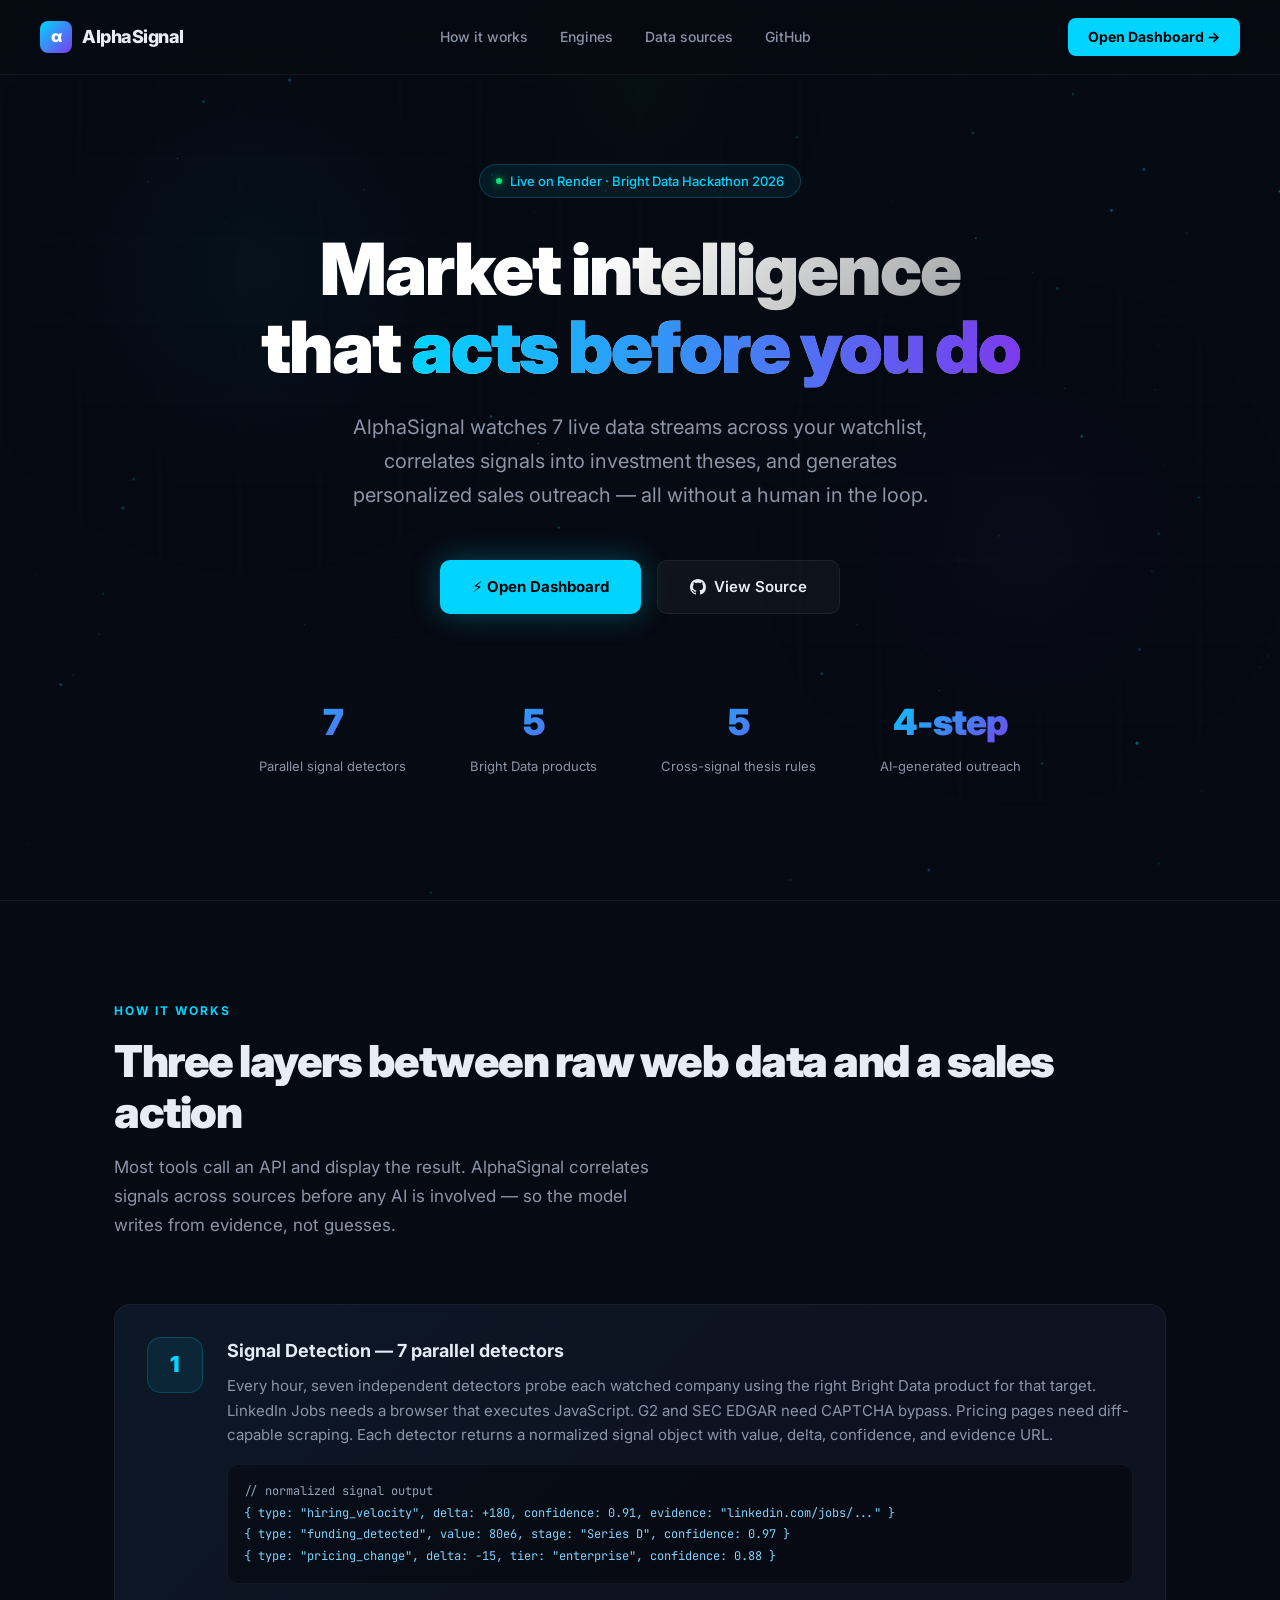
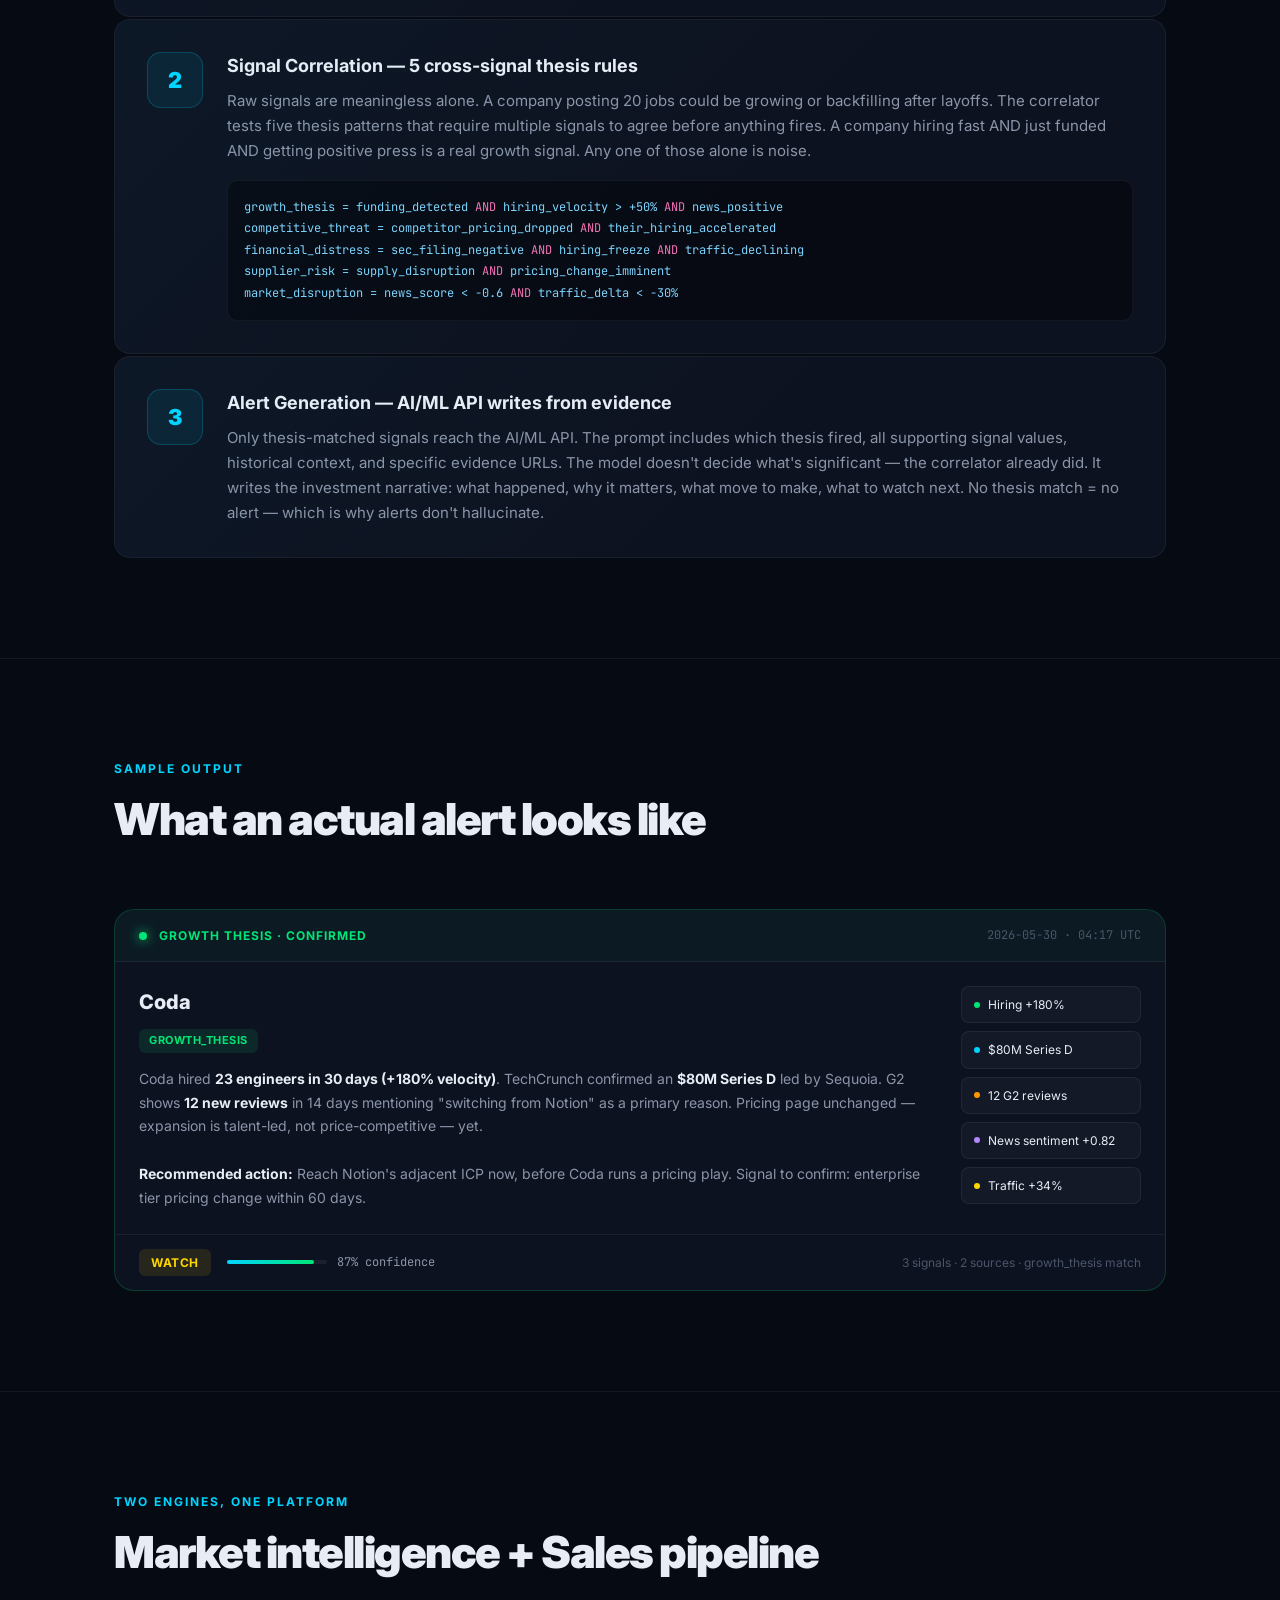
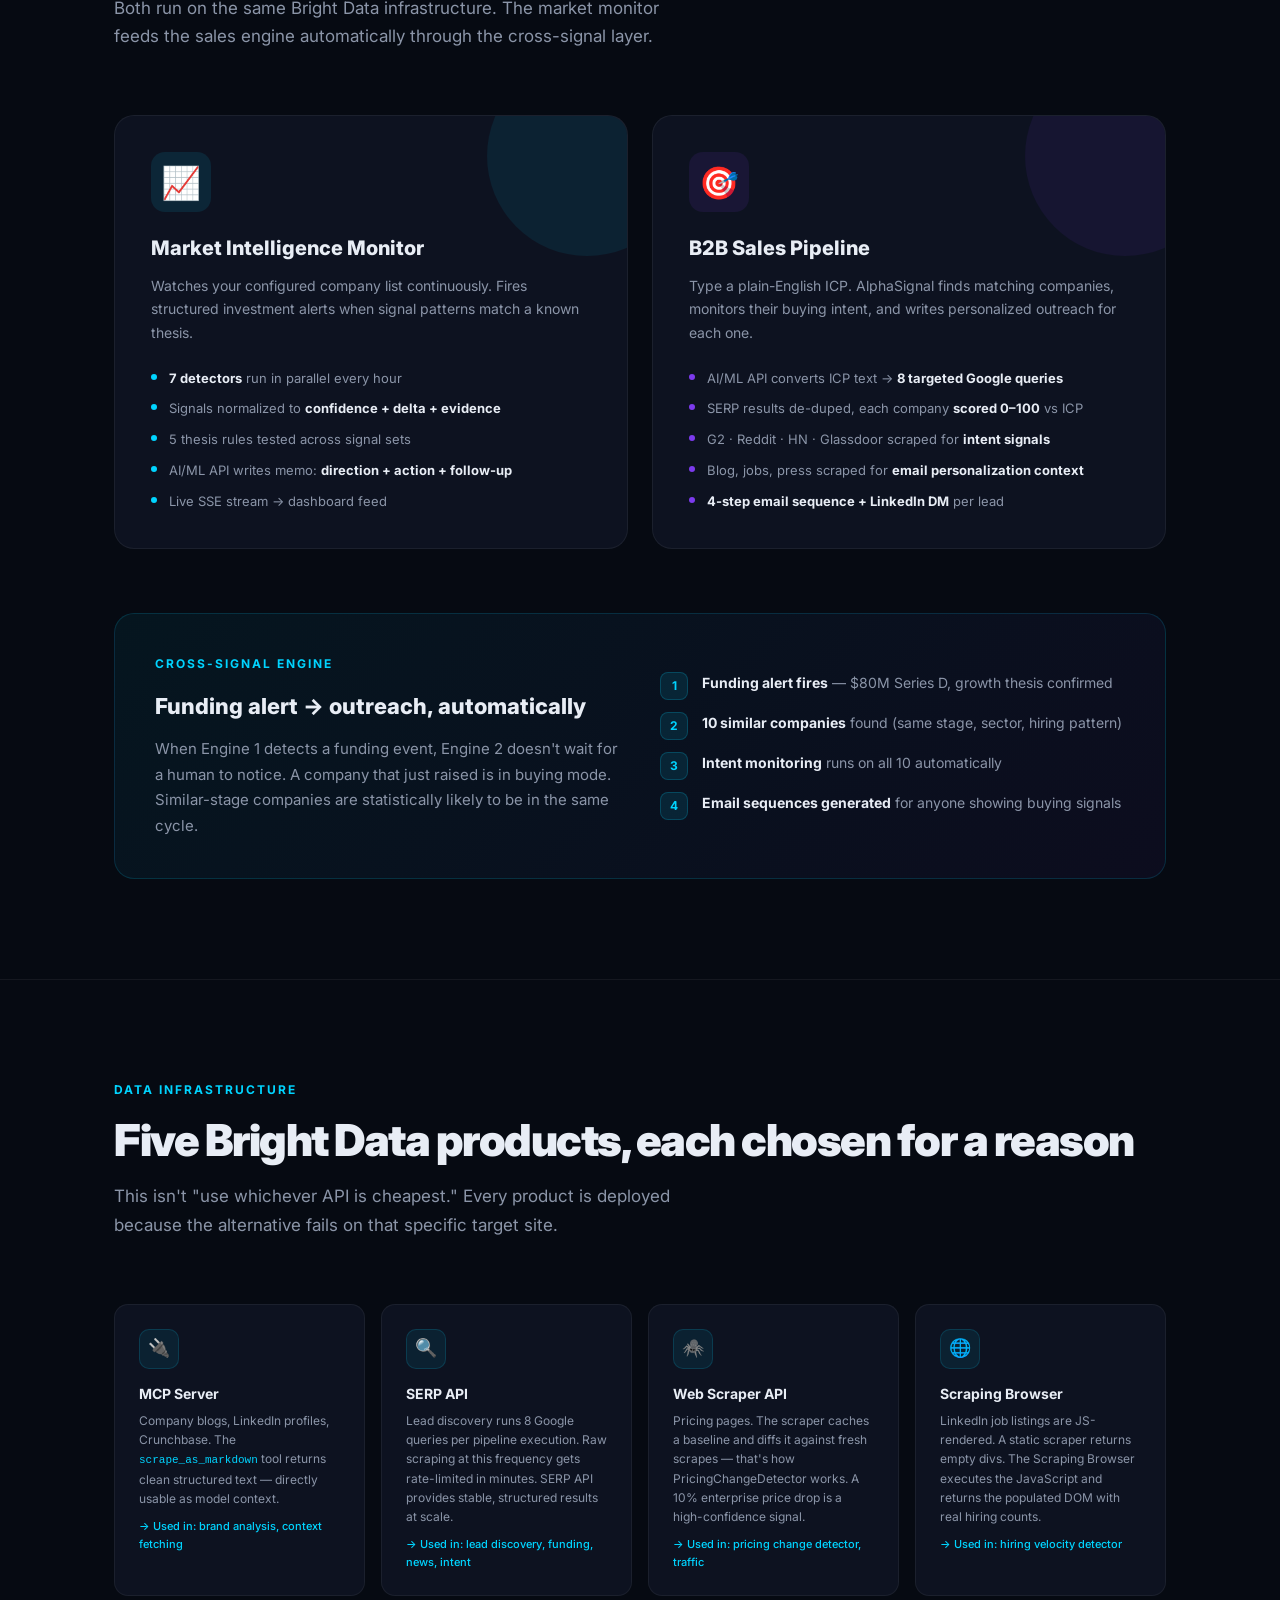
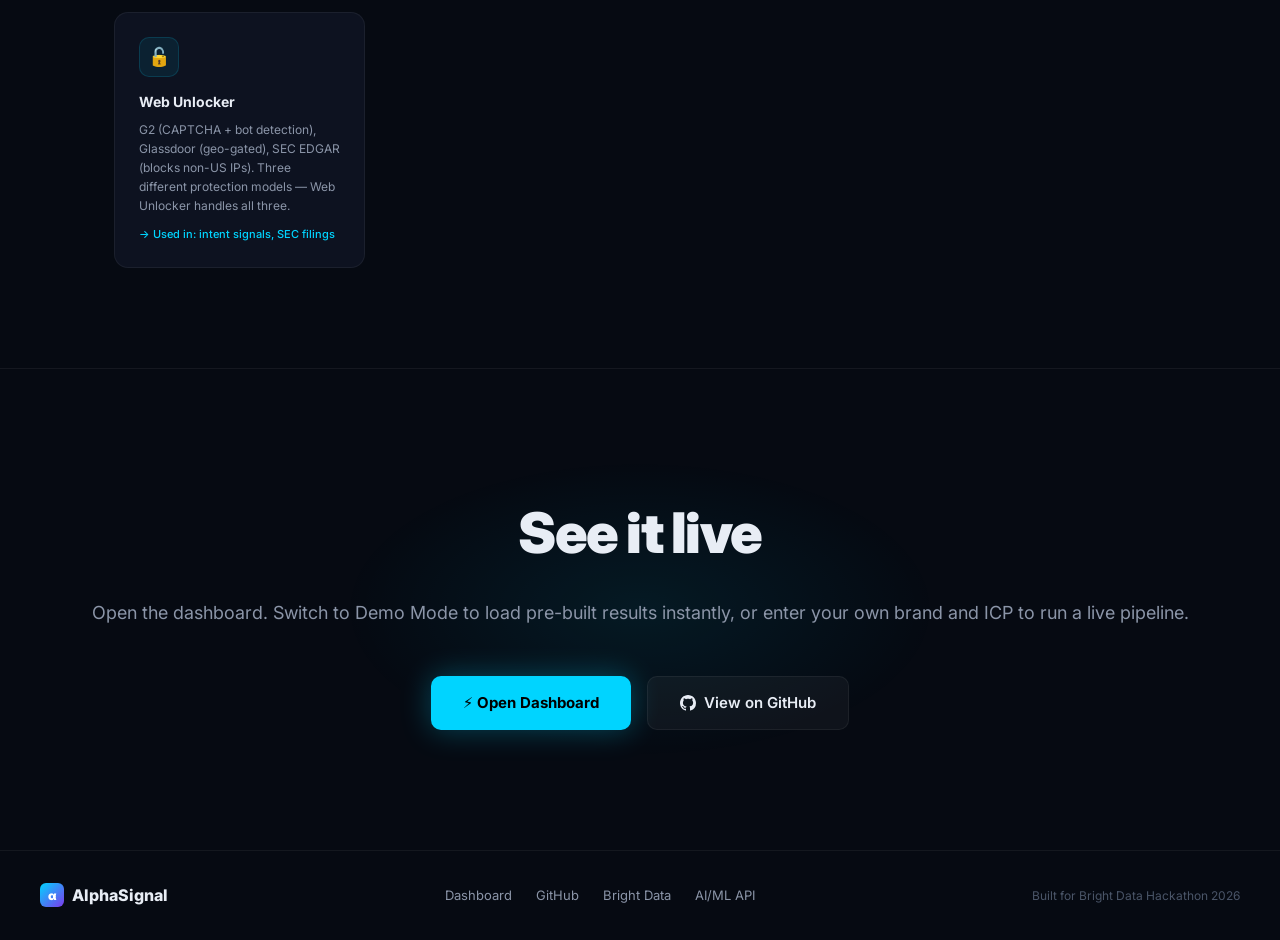
==== src/dashboard/static/landing.html @ 69dae7bd "feat(landing): add professional landing page at /, move dashboard to /app" ====
<!DOCTYPE html>
<html lang="en">
<head>
<meta charset="UTF-8"/>
<meta name="viewport" content="width=device-width, initial-scale=1.0"/>
<title>AlphaSignal — Autonomous Market Intelligence</title>
<meta name="description" content="AlphaSignal watches competitors, detects buying signals across 7 data streams, and generates personalized outreach — autonomously."/>
<link rel="preconnect" href="https://fonts.googleapis.com"/>
<link rel="preconnect" href="https://fonts.gstatic.com" crossorigin/>
<link href="https://fonts.googleapis.com/css2?family=Inter:wght@300;400;500;600;700;800;900&family=JetBrains+Mono:wght@400;500&display=swap" rel="stylesheet"/>
<style>
:root {
  --bg:        #060a12;
  --bg-card:   #0d1220;
  --bg-card2:  #111827;
  --border:    rgba(255,255,255,0.06);
  --accent:    #00d4ff;
  --accent2:   #7c3aed;
  --green:     #00e676;
  --orange:    #ff9800;
  --red:       #ff4d6d;
  --yellow:    #ffd600;
  --text:      #e8edf5;
  --muted:     #8b95a8;
  --dimmer:    #4a5568;
  --sans:      'Inter', system-ui, sans-serif;
  --mono:      'JetBrains Mono', monospace;
}
*, *::before, *::after { box-sizing: border-box; margin: 0; padding: 0; }
html { scroll-behavior: smooth; }
body {
  background: var(--bg);
  color: var(--text);
  font-family: var(--sans);
  line-height: 1.6;
  overflow-x: hidden;
}
a { color: inherit; text-decoration: none; }

/* ── Canvas background ─────────────────────────────────────────────────────── */
#bg-canvas {
  position: fixed; inset: 0; z-index: 0; pointer-events: none;
}

/* ── Layout ────────────────────────────────────────────────────────────────── */
.container { max-width: 1100px; margin: 0 auto; padding: 0 24px; position: relative; z-index: 1; }

/* ── Nav ───────────────────────────────────────────────────────────────────── */
nav {
  position: fixed; top: 0; left: 0; right: 0; z-index: 100;
  padding: 18px 40px;
  display: flex; align-items: center; justify-content: space-between;
  background: rgba(6,10,18,0.7);
  backdrop-filter: blur(20px);
  border-bottom: 1px solid var(--border);
}
.nav-logo {
  display: flex; align-items: center; gap: 10px;
  font-weight: 800; font-size: 18px; letter-spacing: -0.5px;
}
.nav-logo-mark {
  width: 32px; height: 32px; border-radius: 8px;
  background: linear-gradient(135deg, var(--accent), var(--accent2));
  display: flex; align-items: center; justify-content: center;
  font-weight: 900; font-size: 16px; color: #fff;
}
.nav-links { display: flex; gap: 32px; align-items: center; }
.nav-links a { color: var(--muted); font-size: 14px; font-weight: 500; transition: color .2s; }
.nav-links a:hover { color: var(--text); }
.nav-cta {
  background: var(--accent); color: #000; font-weight: 700;
  padding: 8px 20px; border-radius: 8px; font-size: 14px;
  transition: opacity .2s;
}
.nav-cta:hover { opacity: .85; }

/* ── Hero ──────────────────────────────────────────────────────────────────── */
.hero {
  min-height: 100vh;
  display: flex; flex-direction: column; align-items: center;
  justify-content: center; text-align: center;
  padding: 120px 24px 80px;
  position: relative; z-index: 1;
}
.hero-badge {
  display: inline-flex; align-items: center; gap: 8px;
  background: rgba(0,212,255,0.08);
  border: 1px solid rgba(0,212,255,0.2);
  border-radius: 100px; padding: 6px 16px;
  font-size: 13px; font-weight: 500; color: var(--accent);
  margin-bottom: 32px;
}
.hero-badge-dot {
  width: 6px; height: 6px; border-radius: 50%; background: var(--green);
  box-shadow: 0 0 8px var(--green);
  animation: pulse-dot 2s ease-in-out infinite;
}
@keyframes pulse-dot {
  0%, 100% { opacity: 1; transform: scale(1); }
  50%       { opacity: .6; transform: scale(1.4); }
}
.hero h1 {
  font-size: clamp(40px, 6vw, 72px);
  font-weight: 900;
  letter-spacing: -2px;
  line-height: 1.08;
  margin-bottom: 24px;
  background: linear-gradient(135deg, #fff 40%, rgba(255,255,255,0.5));
  -webkit-background-clip: text; -webkit-text-fill-color: transparent;
  background-clip: text;
}
.hero h1 span {
  background: linear-gradient(90deg, var(--accent), var(--accent2));
  -webkit-background-clip: text; -webkit-text-fill-color: transparent;
  background-clip: text;
}
.hero-sub {
  font-size: clamp(16px, 2vw, 20px); color: var(--muted);
  max-width: 600px; margin: 0 auto 48px;
  font-weight: 400; line-height: 1.7;
}
.hero-actions { display: flex; gap: 16px; justify-content: center; flex-wrap: wrap; }
.btn-primary {
  background: var(--accent); color: #000; font-weight: 700;
  padding: 14px 32px; border-radius: 10px; font-size: 15px;
  display: flex; align-items: center; gap: 8px;
  transition: transform .2s, box-shadow .2s;
  box-shadow: 0 0 30px rgba(0,212,255,0.3);
}
.btn-primary:hover { transform: translateY(-2px); box-shadow: 0 0 50px rgba(0,212,255,0.4); }
.btn-secondary {
  background: rgba(255,255,255,0.04);
  border: 1px solid var(--border);
  color: var(--text); font-weight: 600;
  padding: 14px 32px; border-radius: 10px; font-size: 15px;
  display: flex; align-items: center; gap: 8px;
  transition: background .2s, border-color .2s;
}
.btn-secondary:hover { background: rgba(255,255,255,0.08); border-color: rgba(255,255,255,0.12); }

/* ── Stats bar ─────────────────────────────────────────────────────────────── */
.stats-bar {
  display: flex; justify-content: center; gap: 64px;
  margin-top: 80px; flex-wrap: wrap; position: relative; z-index: 1;
}
.stat { text-align: center; }
.stat-val {
  font-size: 36px; font-weight: 900; letter-spacing: -1px;
  background: linear-gradient(135deg, var(--accent), var(--accent2));
  -webkit-background-clip: text; -webkit-text-fill-color: transparent;
  background-clip: text;
}
.stat-label { font-size: 13px; color: var(--muted); margin-top: 4px; }

/* ── Section ───────────────────────────────────────────────────────────────── */
section { padding: 100px 0; position: relative; z-index: 1; }
.section-label {
  font-size: 12px; font-weight: 700; letter-spacing: 2px;
  color: var(--accent); text-transform: uppercase; margin-bottom: 16px;
}
.section-title {
  font-size: clamp(28px, 4vw, 44px); font-weight: 900;
  letter-spacing: -1.5px; line-height: 1.15; margin-bottom: 16px;
}
.section-sub { font-size: 17px; color: var(--muted); max-width: 560px; line-height: 1.7; }

/* ── How it works ──────────────────────────────────────────────────────────── */
.layers { display: flex; flex-direction: column; gap: 2px; margin-top: 64px; }
.layer {
  display: grid; grid-template-columns: 56px 1fr; gap: 24px; align-items: start;
  padding: 32px; border-radius: 16px;
  border: 1px solid var(--border);
  background: var(--bg-card);
  transition: border-color .3s, background .3s;
  position: relative; overflow: hidden;
}
.layer::before {
  content: ''; position: absolute; inset: 0;
  background: linear-gradient(135deg, rgba(0,212,255,0.03) 0%, transparent 60%);
  pointer-events: none;
}
.layer:hover { border-color: rgba(0,212,255,0.2); background: #111d2e; }
.layer-num {
  width: 56px; height: 56px; border-radius: 14px;
  background: rgba(0,212,255,0.08); border: 1px solid rgba(0,212,255,0.2);
  display: flex; align-items: center; justify-content: center;
  font-size: 22px; font-weight: 900; color: var(--accent); flex-shrink: 0;
}
.layer-title { font-size: 18px; font-weight: 700; margin-bottom: 8px; }
.layer-desc { font-size: 15px; color: var(--muted); line-height: 1.65; }
.layer-code {
  margin-top: 16px; padding: 16px;
  background: rgba(0,0,0,0.4); border-radius: 10px;
  border: 1px solid rgba(255,255,255,0.05);
  font-family: var(--mono); font-size: 12px; color: #7dd3fc;
  line-height: 1.8;
}

/* ── Engines ───────────────────────────────────────────────────────────────── */
.engines-grid { display: grid; grid-template-columns: 1fr 1fr; gap: 24px; margin-top: 64px; }
@media (max-width: 720px) { .engines-grid { grid-template-columns: 1fr; } }
.engine-card {
  padding: 36px; border-radius: 20px; border: 1px solid var(--border);
  background: var(--bg-card); position: relative; overflow: hidden;
}
.engine-card::after {
  content: ''; position: absolute; top: -60px; right: -60px;
  width: 200px; height: 200px; border-radius: 50%;
  pointer-events: none; opacity: .08;
}
.engine-card.monitor::after { background: var(--accent); }
.engine-card.sales::after   { background: var(--accent2); }
.engine-icon {
  font-size: 32px; margin-bottom: 20px;
  width: 60px; height: 60px; border-radius: 14px;
  display: flex; align-items: center; justify-content: center;
}
.engine-card.monitor .engine-icon { background: rgba(0,212,255,0.1); }
.engine-card.sales   .engine-icon { background: rgba(124,58,237,0.1); }
.engine-title { font-size: 20px; font-weight: 800; margin-bottom: 10px; }
.engine-sub { font-size: 14px; color: var(--muted); line-height: 1.65; margin-bottom: 24px; }
.engine-steps { display: flex; flex-direction: column; gap: 10px; }
.engine-step {
  display: flex; align-items: flex-start; gap: 12px;
  font-size: 13px; color: var(--muted);
}
.engine-step-dot {
  width: 6px; height: 6px; border-radius: 50%; margin-top: 6px; flex-shrink: 0;
}
.monitor .engine-step-dot { background: var(--accent); }
.sales   .engine-step-dot { background: var(--accent2); }
.engine-step strong { color: var(--text); }

/* ── Alert card mockup ─────────────────────────────────────────────────────── */
.alert-demo {
  margin-top: 64px;
  background: var(--bg-card); border: 1px solid rgba(0,230,118,0.2);
  border-radius: 20px; overflow: hidden;
}
.alert-demo-header {
  padding: 16px 24px;
  display: flex; align-items: center; gap: 12px;
  border-bottom: 1px solid var(--border);
  background: rgba(0,230,118,0.04);
}
.alert-demo-dot {
  width: 8px; height: 8px; border-radius: 50%; background: var(--green);
  box-shadow: 0 0 12px var(--green); animation: pulse-dot 2s infinite;
}
.alert-demo-label { font-size: 12px; font-weight: 700; color: var(--green); letter-spacing: 1px; }
.alert-demo-ts { font-size: 12px; color: var(--dimmer); margin-left: auto; font-family: var(--mono); }
.alert-demo-body { padding: 24px; display: grid; grid-template-columns: 1fr auto; gap: 24px; }
@media (max-width: 600px) { .alert-demo-body { grid-template-columns: 1fr; } }
.alert-demo-company { font-size: 20px; font-weight: 800; margin-bottom: 8px; }
.alert-demo-thesis {
  display: inline-block; padding: 3px 10px; border-radius: 6px; font-size: 11px;
  font-weight: 700; letter-spacing: .5px; text-transform: uppercase;
  background: rgba(0,230,118,0.1); color: var(--green); margin-bottom: 14px;
}
.alert-demo-text { font-size: 14px; color: var(--muted); line-height: 1.7; }
.alert-demo-text strong { color: var(--text); }
.alert-demo-signals { display: flex; flex-direction: column; gap: 8px; min-width: 180px; }
.signal-pill {
  display: flex; align-items: center; gap: 8px;
  padding: 8px 12px; border-radius: 8px; font-size: 12px;
  background: rgba(255,255,255,0.03); border: 1px solid var(--border);
}
.signal-pill-dot { width: 6px; height: 6px; border-radius: 50%; flex-shrink: 0; }
.alert-demo-footer {
  padding: 14px 24px; border-top: 1px solid var(--border);
  display: flex; align-items: center; gap: 16px; flex-wrap: wrap;
}
.direction-badge {
  padding: 4px 12px; border-radius: 6px; font-size: 12px; font-weight: 700;
  letter-spacing: .5px;
}
.direction-watch { background: rgba(255,214,0,0.1); color: var(--yellow); }
.conf-bar-wrap { display: flex; align-items: center; gap: 10px; }
.conf-bar-track { width: 100px; height: 4px; background: rgba(255,255,255,0.06); border-radius: 4px; }
.conf-bar-fill  { height: 100%; border-radius: 4px; background: linear-gradient(90deg, var(--accent), var(--green)); }
.conf-label { font-size: 12px; color: var(--muted); font-family: var(--mono); }

/* ── BD Products ───────────────────────────────────────────────────────────── */
.bd-grid { display: grid; grid-template-columns: repeat(auto-fit, minmax(200px, 1fr)); gap: 16px; margin-top: 64px; }
.bd-card {
  padding: 24px; border-radius: 14px; border: 1px solid var(--border);
  background: var(--bg-card);
  transition: border-color .3s, transform .2s;
}
.bd-card:hover { border-color: rgba(0,212,255,0.25); transform: translateY(-2px); }
.bd-card-icon {
  width: 40px; height: 40px; border-radius: 10px;
  background: rgba(0,212,255,0.08); border: 1px solid rgba(0,212,255,0.15);
  display: flex; align-items: center; justify-content: center;
  font-size: 18px; margin-bottom: 14px;
}
.bd-card-name { font-size: 14px; font-weight: 700; margin-bottom: 6px; }
.bd-card-desc { font-size: 12px; color: var(--muted); line-height: 1.6; }
.bd-card-why  { font-size: 11px; color: var(--accent); margin-top: 10px; font-weight: 500; }

/* ── Flow diagram ──────────────────────────────────────────────────────────── */
.flow { margin-top: 64px; }
.flow-row {
  display: flex; align-items: stretch; gap: 0;
  margin-bottom: 2px;
}
.flow-node {
  flex: 1; padding: 20px 16px; border-radius: 12px;
  border: 1px solid var(--border); background: var(--bg-card);
  text-align: center; font-size: 13px; font-weight: 600;
  position: relative;
}
.flow-node.accent   { border-color: rgba(0,212,255,0.3); background: rgba(0,212,255,0.06); color: var(--accent); }
.flow-node.purple   { border-color: rgba(124,58,237,0.3); background: rgba(124,58,237,0.06); color: #c4b5fd; }
.flow-node.green    { border-color: rgba(0,230,118,0.3); background: rgba(0,230,118,0.06); color: var(--green); }
.flow-node.orange   { border-color: rgba(255,152,0,0.3); background: rgba(255,152,0,0.06); color: var(--orange); }
.flow-arrow {
  width: 40px; display: flex; align-items: center; justify-content: center;
  color: var(--dimmer); font-size: 18px; flex-shrink: 0;
}
.flow-down {
  display: flex; justify-content: center; margin: 4px 0;
  color: var(--dimmer); font-size: 18px;
}
.flow-label { font-size: 10px; color: var(--dimmer); margin-top: 4px; font-family: var(--mono); }

/* ── Cross-signal ──────────────────────────────────────────────────────────── */
.cross-card {
  margin-top: 64px; padding: 40px; border-radius: 20px;
  background: linear-gradient(135deg, rgba(0,212,255,0.06), rgba(124,58,237,0.06));
  border: 1px solid rgba(0,212,255,0.15);
  display: grid; grid-template-columns: 1fr 1fr; gap: 40px; align-items: center;
}
@media (max-width: 720px) { .cross-card { grid-template-columns: 1fr; } }
.cross-title { font-size: 22px; font-weight: 800; margin-bottom: 12px; }
.cross-desc { font-size: 15px; color: var(--muted); line-height: 1.7; }
.cross-steps { display: flex; flex-direction: column; gap: 12px; }
.cross-step { display: flex; align-items: flex-start; gap: 14px; }
.cross-step-num {
  width: 28px; height: 28px; border-radius: 8px; flex-shrink: 0;
  background: rgba(0,212,255,0.1); border: 1px solid rgba(0,212,255,0.2);
  display: flex; align-items: center; justify-content: center;
  font-size: 12px; font-weight: 700; color: var(--accent);
}
.cross-step-text { font-size: 14px; color: var(--muted); line-height: 1.6; }
.cross-step-text strong { color: var(--text); }

/* ── CTA ───────────────────────────────────────────────────────────────────── */
.cta-section {
  text-align: center; padding: 120px 24px;
  position: relative; z-index: 1;
}
.cta-glow {
  position: absolute; top: 50%; left: 50%; transform: translate(-50%,-50%);
  width: 600px; height: 300px; border-radius: 50%;
  background: radial-gradient(ellipse, rgba(0,212,255,0.08) 0%, transparent 70%);
  pointer-events: none;
}
.cta-title {
  font-size: clamp(32px, 5vw, 56px); font-weight: 900; letter-spacing: -1.5px;
  margin-bottom: 20px; position: relative;
}
.cta-sub { font-size: 18px; color: var(--muted); margin-bottom: 48px; position: relative; }
.cta-actions { display: flex; gap: 16px; justify-content: center; flex-wrap: wrap; position: relative; }

/* ── Footer ────────────────────────────────────────────────────────────────── */
footer {
  border-top: 1px solid var(--border);
  padding: 32px 40px;
  display: flex; align-items: center; justify-content: space-between; flex-wrap: wrap; gap: 16px;
  position: relative; z-index: 1;
}
.footer-logo { font-weight: 800; font-size: 16px; display: flex; align-items: center; gap: 8px; }
.footer-mark {
  width: 24px; height: 24px; border-radius: 6px;
  background: linear-gradient(135deg, var(--accent), var(--accent2));
  display: flex; align-items: center; justify-content: center;
  font-size: 12px; color: #fff; font-weight: 900;
}
.footer-links { display: flex; gap: 24px; }
.footer-links a { font-size: 13px; color: var(--muted); transition: color .2s; }
.footer-links a:hover { color: var(--text); }
.footer-copy { font-size: 12px; color: var(--dimmer); }

/* ── Divider ───────────────────────────────────────────────────────────────── */
.divider {
  border: none; border-top: 1px solid var(--border); margin: 0;
}

/* ── Scroll reveal ─────────────────────────────────────────────────────────── */
.reveal { opacity: 0; transform: translateY(24px); transition: opacity .6s ease, transform .6s ease; }
.reveal.visible { opacity: 1; transform: none; }
</style>
</head>
<body>

<canvas id="bg-canvas"></canvas>

<!-- ── NAV ──────────────────────────────────────────────────────────────────── -->
<nav>
  <div class="nav-logo">
    <div class="nav-logo-mark">α</div>
    AlphaSignal
  </div>
  <div class="nav-links">
    <a href="#how">How it works</a>
    <a href="#engines">Engines</a>
    <a href="#data">Data sources</a>
    <a href="https://github.com/RagavRida/alphasignal" target="_blank">GitHub</a>
  </div>
  <a href="/app" class="nav-cta">Open Dashboard →</a>
</nav>

<!-- ── HERO ─────────────────────────────────────────────────────────────────── -->
<div class="hero">
  <div class="hero-badge">
    <span class="hero-badge-dot"></span>
    Live on Render · Bright Data Hackathon 2026
  </div>
  <h1>Market intelligence<br/>that <span>acts before you do</span></h1>
  <p class="hero-sub">AlphaSignal watches 7 live data streams across your watchlist, correlates signals into investment theses, and generates personalized sales outreach — all without a human in the loop.</p>
  <div class="hero-actions">
    <a href="/app" class="btn-primary">⚡ Open Dashboard</a>
    <a href="https://github.com/RagavRida/alphasignal" target="_blank" class="btn-secondary">
      <svg width="16" height="16" viewBox="0 0 24 24" fill="currentColor"><path d="M12 0C5.37 0 0 5.37 0 12c0 5.31 3.435 9.795 8.205 11.385.6.105.825-.255.825-.57 0-.285-.015-1.23-.015-2.235-3.015.555-3.795-.735-4.035-1.41-.135-.345-.72-1.41-1.23-1.695-.42-.225-1.02-.78-.015-.795.945-.015 1.62.87 1.845 1.23 1.08 1.815 2.805 1.305 3.495.99.105-.78.42-1.305.765-1.605-2.67-.3-5.46-1.335-5.46-5.925 0-1.305.465-2.385 1.23-3.225-.12-.3-.54-1.53.12-3.18 0 0 1.005-.315 3.3 1.23.96-.27 1.98-.405 3-.405s2.04.135 3 .405c2.295-1.56 3.3-1.23 3.3-1.23.66 1.65.24 2.88.12 3.18.765.84 1.23 1.905 1.23 3.225 0 4.605-2.805 5.625-5.475 5.925.435.375.81 1.095.81 2.22 0 1.605-.015 2.895-.015 3.3 0 .315.225.69.825.57A12.02 12.02 0 0 0 24 12c0-6.63-5.37-12-12-12z"/></svg>
      View Source
    </a>
  </div>

  <div class="stats-bar reveal">
    <div class="stat">
      <div class="stat-val">7</div>
      <div class="stat-label">Parallel signal detectors</div>
    </div>
    <div class="stat">
      <div class="stat-val">5</div>
      <div class="stat-label">Bright Data products</div>
    </div>
    <div class="stat">
      <div class="stat-val">5</div>
      <div class="stat-label">Cross-signal thesis rules</div>
    </div>
    <div class="stat">
      <div class="stat-val">4-step</div>
      <div class="stat-label">AI-generated outreach</div>
    </div>
  </div>
</div>

<hr class="divider"/>

<!-- ── HOW IT WORKS ──────────────────────────────────────────────────────────── -->
<section id="how">
  <div class="container">
    <div class="reveal">
      <div class="section-label">How it works</div>
      <h2 class="section-title">Three layers between raw web data and a sales action</h2>
      <p class="section-sub">Most tools call an API and display the result. AlphaSignal correlates signals across sources before any AI is involved — so the model writes from evidence, not guesses.</p>
    </div>

    <div class="layers reveal">
      <div class="layer">
        <div class="layer-num">1</div>
        <div>
          <div class="layer-title">Signal Detection — 7 parallel detectors</div>
          <div class="layer-desc">Every hour, seven independent detectors probe each watched company using the right Bright Data product for that target. LinkedIn Jobs needs a browser that executes JavaScript. G2 and SEC EDGAR need CAPTCHA bypass. Pricing pages need diff-capable scraping. Each detector returns a normalized signal object with value, delta, confidence, and evidence URL.</div>
          <div class="layer-code">
            <span style="color:#94a3b8">// normalized signal output</span><br/>
            { type: "hiring_velocity", delta: +180, confidence: 0.91, evidence: "linkedin.com/jobs/..." }<br/>
            { type: "funding_detected", value: 80e6, stage: "Series D", confidence: 0.97 }<br/>
            { type: "pricing_change",  delta: -15, tier: "enterprise", confidence: 0.88 }
          </div>
        </div>
      </div>

      <div class="layer">
        <div class="layer-num">2</div>
        <div>
          <div class="layer-title">Signal Correlation — 5 cross-signal thesis rules</div>
          <div class="layer-desc">Raw signals are meaningless alone. A company posting 20 jobs could be growing or backfilling after layoffs. The correlator tests five thesis patterns that require multiple signals to agree before anything fires. A company hiring fast AND just funded AND getting positive press is a real growth signal. Any one of those alone is noise.</div>
          <div class="layer-code">
            growth_thesis      = funding_detected <span style="color:#f472b6">AND</span> hiring_velocity &gt; +50% <span style="color:#f472b6">AND</span> news_positive<br/>
            competitive_threat = competitor_pricing_dropped <span style="color:#f472b6">AND</span> their_hiring_accelerated<br/>
            financial_distress = sec_filing_negative <span style="color:#f472b6">AND</span> hiring_freeze <span style="color:#f472b6">AND</span> traffic_declining<br/>
            supplier_risk      = supply_disruption <span style="color:#f472b6">AND</span> pricing_change_imminent<br/>
            market_disruption  = news_score &lt; -0.6 <span style="color:#f472b6">AND</span> traffic_delta &lt; -30%
          </div>
        </div>
      </div>

      <div class="layer">
        <div class="layer-num">3</div>
        <div>
          <div class="layer-title">Alert Generation — AI/ML API writes from evidence</div>
          <div class="layer-desc">Only thesis-matched signals reach the AI/ML API. The prompt includes which thesis fired, all supporting signal values, historical context, and specific evidence URLs. The model doesn't decide what's significant — the correlator already did. It writes the investment narrative: what happened, why it matters, what move to make, what to watch next. No thesis match = no alert — which is why alerts don't hallucinate.</div>
        </div>
      </div>
    </div>
  </div>
</section>

<hr class="divider"/>

<!-- ── LIVE ALERT MOCKUP ──────────────────────────────────────────────────────── -->
<section>
  <div class="container">
    <div class="reveal">
      <div class="section-label">Sample output</div>
      <h2 class="section-title">What an actual alert looks like</h2>
    </div>
    <div class="alert-demo reveal">
      <div class="alert-demo-header">
        <div class="alert-demo-dot"></div>
        <div class="alert-demo-label">GROWTH THESIS · CONFIRMED</div>
        <div class="alert-demo-ts">2026-05-30 · 04:17 UTC</div>
      </div>
      <div class="alert-demo-body">
        <div>
          <div class="alert-demo-company">Coda</div>
          <div class="alert-demo-thesis">growth_thesis</div>
          <div class="alert-demo-text">
            Coda hired <strong>23 engineers in 30 days (+180% velocity)</strong>. TechCrunch confirmed an <strong>$80M Series D</strong> led by Sequoia. G2 shows <strong>12 new reviews</strong> in 14 days mentioning "switching from Notion" as a primary reason. Pricing page unchanged — expansion is talent-led, not price-competitive — yet.
            <br/><br/>
            <strong>Recommended action:</strong> Reach Notion's adjacent ICP now, before Coda runs a pricing play. Signal to confirm: enterprise tier pricing change within 60 days.
          </div>
        </div>
        <div class="alert-demo-signals">
          <div class="signal-pill"><div class="signal-pill-dot" style="background:#00e676"></div>Hiring +180%</div>
          <div class="signal-pill"><div class="signal-pill-dot" style="background:#00d4ff"></div>$80M Series D</div>
          <div class="signal-pill"><div class="signal-pill-dot" style="background:#ff9800"></div>12 G2 reviews</div>
          <div class="signal-pill"><div class="signal-pill-dot" style="background:#b388ff"></div>News sentiment +0.82</div>
          <div class="signal-pill"><div class="signal-pill-dot" style="background:#ffd600"></div>Traffic +34%</div>
        </div>
      </div>
      <div class="alert-demo-footer">
        <span class="direction-badge direction-watch">WATCH</span>
        <div class="conf-bar-wrap">
          <div class="conf-bar-track"><div class="conf-bar-fill" style="width:87%"></div></div>
          <span class="conf-label">87% confidence</span>
        </div>
        <span style="font-size:12px;color:var(--dimmer);margin-left:auto">3 signals · 2 sources · growth_thesis match</span>
      </div>
    </div>
  </div>
</section>

<hr class="divider"/>

<!-- ── ENGINES ───────────────────────────────────────────────────────────────── -->
<section id="engines">
  <div class="container">
    <div class="reveal">
      <div class="section-label">Two engines, one platform</div>
      <h2 class="section-title">Market intelligence + Sales pipeline</h2>
      <p class="section-sub">Both run on the same Bright Data infrastructure. The market monitor feeds the sales engine automatically through the cross-signal layer.</p>
    </div>
    <div class="engines-grid">
      <div class="engine-card monitor reveal">
        <div class="engine-icon">📈</div>
        <div class="engine-title">Market Intelligence Monitor</div>
        <div class="engine-sub">Watches your configured company list continuously. Fires structured investment alerts when signal patterns match a known thesis.</div>
        <div class="engine-steps">
          <div class="engine-step monitor"><div class="engine-step-dot"></div><div><strong>7 detectors</strong> run in parallel every hour</div></div>
          <div class="engine-step monitor"><div class="engine-step-dot"></div><div>Signals normalized to <strong>confidence + delta + evidence</strong></div></div>
          <div class="engine-step monitor"><div class="engine-step-dot"></div><div>5 thesis rules tested across signal sets</div></div>
          <div class="engine-step monitor"><div class="engine-step-dot"></div><div>AI/ML API writes memo: <strong>direction + action + follow-up</strong></div></div>
          <div class="engine-step monitor"><div class="engine-step-dot"></div><div>Live SSE stream → dashboard feed</div></div>
        </div>
      </div>
      <div class="engine-card sales reveal">
        <div class="engine-icon">🎯</div>
        <div class="engine-title">B2B Sales Pipeline</div>
        <div class="engine-sub">Type a plain-English ICP. AlphaSignal finds matching companies, monitors their buying intent, and writes personalized outreach for each one.</div>
        <div class="engine-steps">
          <div class="engine-step sales"><div class="engine-step-dot"></div><div>AI/ML API converts ICP text → <strong>8 targeted Google queries</strong></div></div>
          <div class="engine-step sales"><div class="engine-step-dot"></div><div>SERP results de-duped, each company <strong>scored 0–100</strong> vs ICP</div></div>
          <div class="engine-step sales"><div class="engine-step-dot"></div><div>G2 · Reddit · HN · Glassdoor scraped for <strong>intent signals</strong></div></div>
          <div class="engine-step sales"><div class="engine-step-dot"></div><div>Blog, jobs, press scraped for <strong>email personalization context</strong></div></div>
          <div class="engine-step sales"><div class="engine-step-dot"></div><div><strong>4-step email sequence + LinkedIn DM</strong> per lead</div></div>
        </div>
      </div>
    </div>

    <!-- Cross-signal -->
    <div class="cross-card reveal">
      <div>
        <div class="section-label">Cross-Signal Engine</div>
        <div class="cross-title">Funding alert → outreach, automatically</div>
        <div class="cross-desc">When Engine 1 detects a funding event, Engine 2 doesn't wait for a human to notice. A company that just raised is in buying mode. Similar-stage companies are statistically likely to be in the same cycle.</div>
      </div>
      <div class="cross-steps">
        <div class="cross-step">
          <div class="cross-step-num">1</div>
          <div class="cross-step-text"><strong>Funding alert fires</strong> — $80M Series D, growth thesis confirmed</div>
        </div>
        <div class="cross-step">
          <div class="cross-step-num">2</div>
          <div class="cross-step-text"><strong>10 similar companies</strong> found (same stage, sector, hiring pattern)</div>
        </div>
        <div class="cross-step">
          <div class="cross-step-num">3</div>
          <div class="cross-step-text"><strong>Intent monitoring</strong> runs on all 10 automatically</div>
        </div>
        <div class="cross-step">
          <div class="cross-step-num">4</div>
          <div class="cross-step-text"><strong>Email sequences generated</strong> for anyone showing buying signals</div>
        </div>
      </div>
    </div>
  </div>
</section>

<hr class="divider"/>

<!-- ── BRIGHT DATA ────────────────────────────────────────────────────────────── -->
<section id="data">
  <div class="container">
    <div class="reveal">
      <div class="section-label">Data infrastructure</div>
      <h2 class="section-title">Five Bright Data products, each chosen for a reason</h2>
      <p class="section-sub">This isn't "use whichever API is cheapest." Every product is deployed because the alternative fails on that specific target site.</p>
    </div>
    <div class="bd-grid">
      <div class="bd-card reveal">
        <div class="bd-card-icon">🔌</div>
        <div class="bd-card-name">MCP Server</div>
        <div class="bd-card-desc">Company blogs, LinkedIn profiles, Crunchbase. The <code style="font-size:11px;color:var(--accent)">scrape_as_markdown</code> tool returns clean structured text — directly usable as model context.</div>
        <div class="bd-card-why">→ Used in: brand analysis, context fetching</div>
      </div>
      <div class="bd-card reveal">
        <div class="bd-card-icon">🔍</div>
        <div class="bd-card-name">SERP API</div>
        <div class="bd-card-desc">Lead discovery runs 8 Google queries per pipeline execution. Raw scraping at this frequency gets rate-limited in minutes. SERP API provides stable, structured results at scale.</div>
        <div class="bd-card-why">→ Used in: lead discovery, funding, news, intent</div>
      </div>
      <div class="bd-card reveal">
        <div class="bd-card-icon">🕷️</div>
        <div class="bd-card-name">Web Scraper API</div>
        <div class="bd-card-desc">Pricing pages. The scraper caches a baseline and diffs it against fresh scrapes — that's how PricingChangeDetector works. A 10% enterprise price drop is a high-confidence signal.</div>
        <div class="bd-card-why">→ Used in: pricing change detector, traffic</div>
      </div>
      <div class="bd-card reveal">
        <div class="bd-card-icon">🌐</div>
        <div class="bd-card-name">Scraping Browser</div>
        <div class="bd-card-desc">LinkedIn job listings are JS-rendered. A static scraper returns empty divs. The Scraping Browser executes the JavaScript and returns the populated DOM with real hiring counts.</div>
        <div class="bd-card-why">→ Used in: hiring velocity detector</div>
      </div>
      <div class="bd-card reveal">
        <div class="bd-card-icon">🔓</div>
        <div class="bd-card-name">Web Unlocker</div>
        <div class="bd-card-desc">G2 (CAPTCHA + bot detection), Glassdoor (geo-gated), SEC EDGAR (blocks non-US IPs). Three different protection models — Web Unlocker handles all three.</div>
        <div class="bd-card-why">→ Used in: intent signals, SEC filings</div>
      </div>
    </div>
  </div>
</section>

<hr class="divider"/>

<!-- ── CTA ───────────────────────────────────────────────────────────────────── -->
<div class="cta-section">
  <div class="cta-glow"></div>
  <h2 class="cta-title">See it live</h2>
  <p class="cta-sub">Open the dashboard. Switch to Demo Mode to load pre-built results instantly, or enter your own brand and ICP to run a live pipeline.</p>
  <div class="cta-actions">
    <a href="/app" class="btn-primary">⚡ Open Dashboard</a>
    <a href="https://github.com/RagavRida/alphasignal" target="_blank" class="btn-secondary">
      <svg width="16" height="16" viewBox="0 0 24 24" fill="currentColor"><path d="M12 0C5.37 0 0 5.37 0 12c0 5.31 3.435 9.795 8.205 11.385.6.105.825-.255.825-.57 0-.285-.015-1.23-.015-2.235-3.015.555-3.795-.735-4.035-1.41-.135-.345-.72-1.41-1.23-1.695-.42-.225-1.02-.78-.015-.795.945-.015 1.62.87 1.845 1.23 1.08 1.815 2.805 1.305 3.495.99.105-.78.42-1.305.765-1.605-2.67-.3-5.46-1.335-5.46-5.925 0-1.305.465-2.385 1.23-3.225-.12-.3-.54-1.53.12-3.18 0 0 1.005-.315 3.3 1.23.96-.27 1.98-.405 3-.405s2.04.135 3 .405c2.295-1.56 3.3-1.23 3.3-1.23.66 1.65.24 2.88.12 3.18.765.84 1.23 1.905 1.23 3.225 0 4.605-2.805 5.625-5.475 5.925.435.375.81 1.095.81 2.22 0 1.605-.015 2.895-.015 3.3 0 .315.225.69.825.57A12.02 12.02 0 0 0 24 12c0-6.63-5.37-12-12-12z"/></svg>
      View on GitHub
    </a>
  </div>
</div>

<!-- ── FOOTER ────────────────────────────────────────────────────────────────── -->
<footer>
  <div class="footer-logo">
    <div class="footer-mark">α</div>
    AlphaSignal
  </div>
  <div class="footer-links">
    <a href="/app">Dashboard</a>
    <a href="https://github.com/RagavRida/alphasignal" target="_blank">GitHub</a>
    <a href="https://brightdata.com" target="_blank">Bright Data</a>
    <a href="https://aimlapi.com" target="_blank">AI/ML API</a>
  </div>
  <div class="footer-copy">Built for Bright Data Hackathon 2026</div>
</footer>

<script>
// ── Animated canvas background ──────────────────────────────────────────────
const canvas = document.getElementById('bg-canvas');
const ctx    = canvas.getContext('2d');
let W, H, particles = [];

function resize() {
  W = canvas.width  = window.innerWidth;
  H = canvas.height = window.innerHeight;
}
resize();
window.addEventListener('resize', resize);

function randomParticle() {
  return {
    x: Math.random() * W,
    y: Math.random() * H,
    r: Math.random() * 1.4 + 0.3,
    vx: (Math.random() - .5) * .25,
    vy: (Math.random() - .5) * .25,
    alpha: Math.random() * .4 + .05,
    pulse: Math.random() * Math.PI * 2,
  };
}

for (let i = 0; i < 90; i++) particles.push(randomParticle());

// Gradient orbs
const orbs = [
  { x: .2, y: .3, r: 320, color: 'rgba(0,212,255,0.045)' },
  { x: .8, y: .6, r: 280, color: 'rgba(124,58,237,0.04)' },
  { x: .5, y: .1, r: 200, color: 'rgba(0,230,118,0.025)' },
];

function draw() {
  ctx.clearRect(0, 0, W, H);

  // Orbs
  orbs.forEach(o => {
    const g = ctx.createRadialGradient(o.x*W, o.y*H, 0, o.x*W, o.y*H, o.r);
    g.addColorStop(0, o.color);
    g.addColorStop(1, 'transparent');
    ctx.fillStyle = g;
    ctx.beginPath();
    ctx.arc(o.x*W, o.y*H, o.r, 0, Math.PI*2);
    ctx.fill();
  });

  // Particles
  const tick = Date.now() * .001;
  particles.forEach(p => {
    p.x += p.vx; p.y += p.vy;
    if (p.x < 0) p.x = W; if (p.x > W) p.x = 0;
    if (p.y < 0) p.y = H; if (p.y > H) p.y = 0;
    p.pulse += .008;
    const a = p.alpha * (.7 + .3 * Math.sin(p.pulse));
    ctx.beginPath();
    ctx.arc(p.x, p.y, p.r, 0, Math.PI*2);
    ctx.fillStyle = `rgba(0,212,255,${a})`;
    ctx.fill();
  });

  // Grid lines
  ctx.strokeStyle = 'rgba(255,255,255,0.018)';
  ctx.lineWidth   = 1;
  const gs = 80;
  for (let x = 0; x < W; x += gs) {
    ctx.beginPath(); ctx.moveTo(x, 0); ctx.lineTo(x, H); ctx.stroke();
  }
  for (let y = 0; y < H; y += gs) {
    ctx.beginPath(); ctx.moveTo(0, y); ctx.lineTo(W, y); ctx.stroke();
  }

  requestAnimationFrame(draw);
}
draw();

// ── Scroll reveal ────────────────────────────────────────────────────────────
const observer = new IntersectionObserver(
  entries => entries.forEach(e => { if (e.isIntersecting) e.target.classList.add('visible'); }),
  { threshold: 0.12 }
);
document.querySelectorAll('.reveal').forEach(el => observer.observe(el));
</script>
</body>
</html>
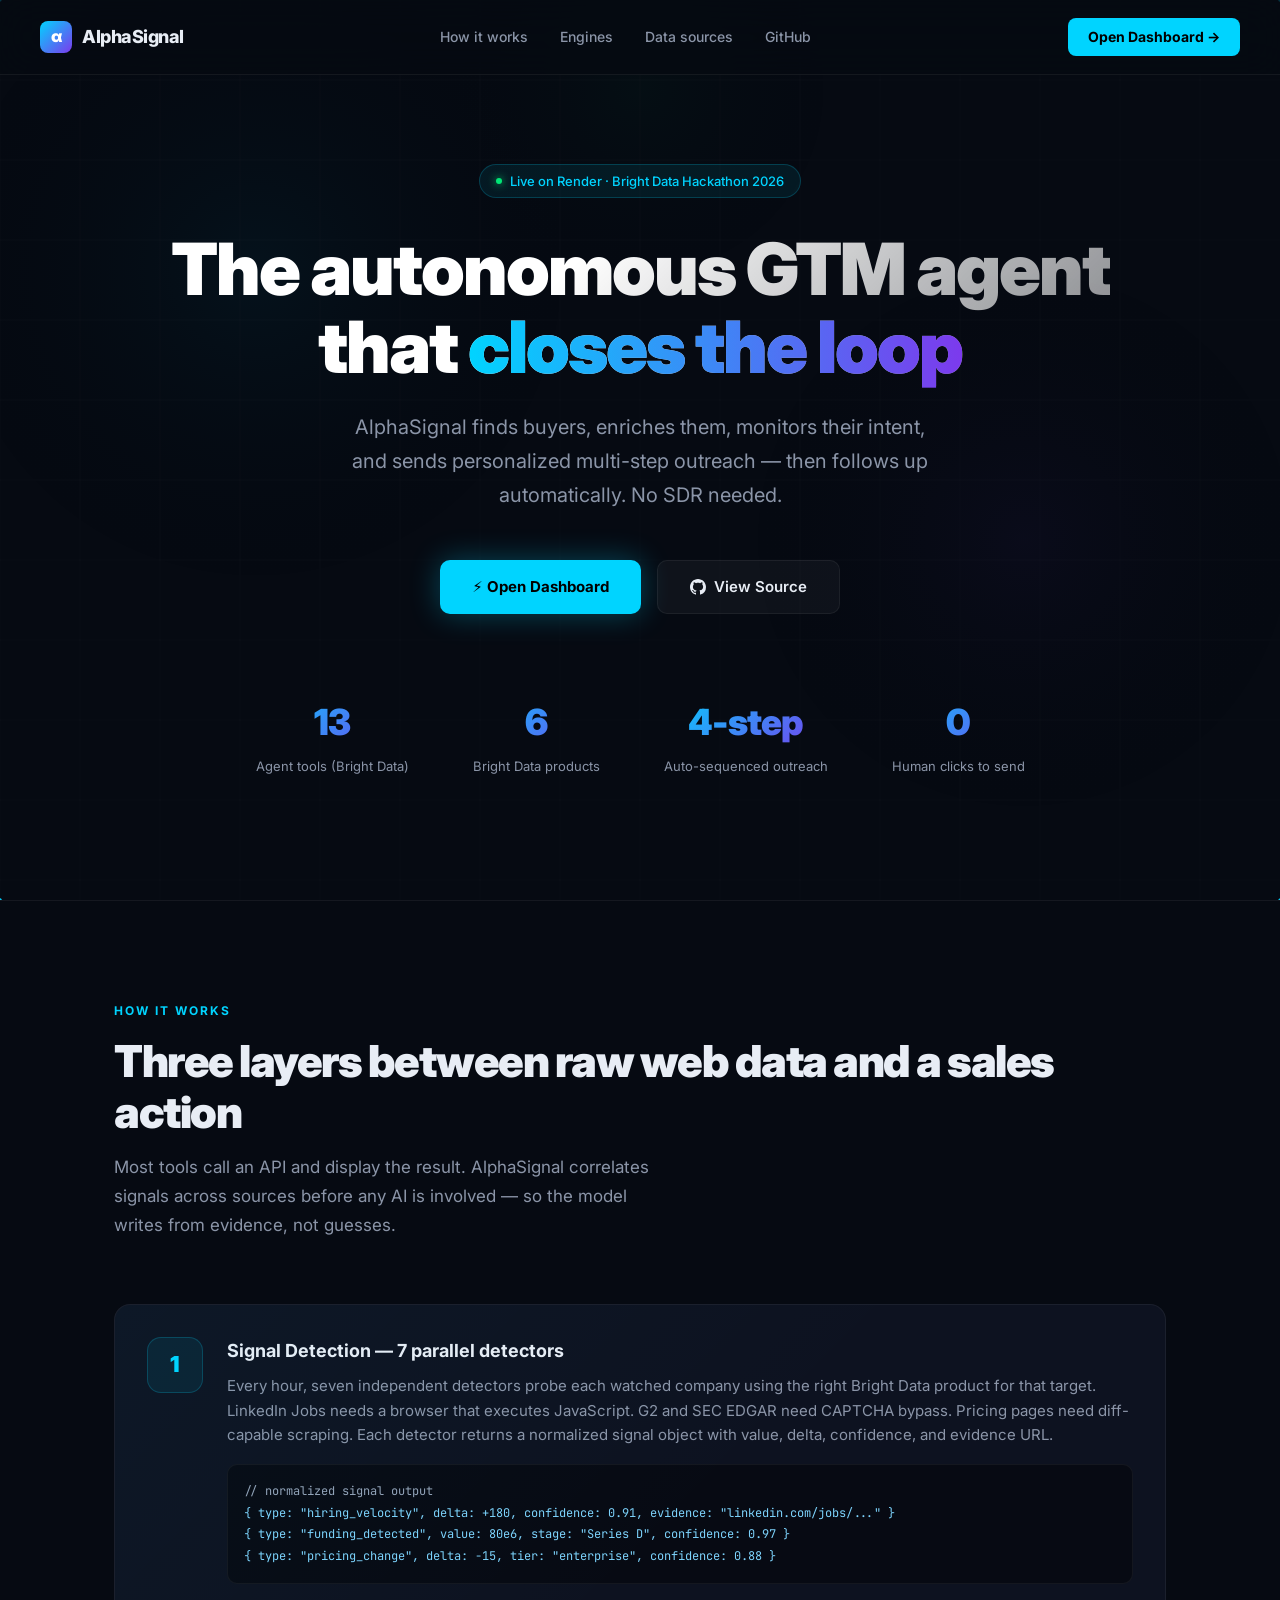
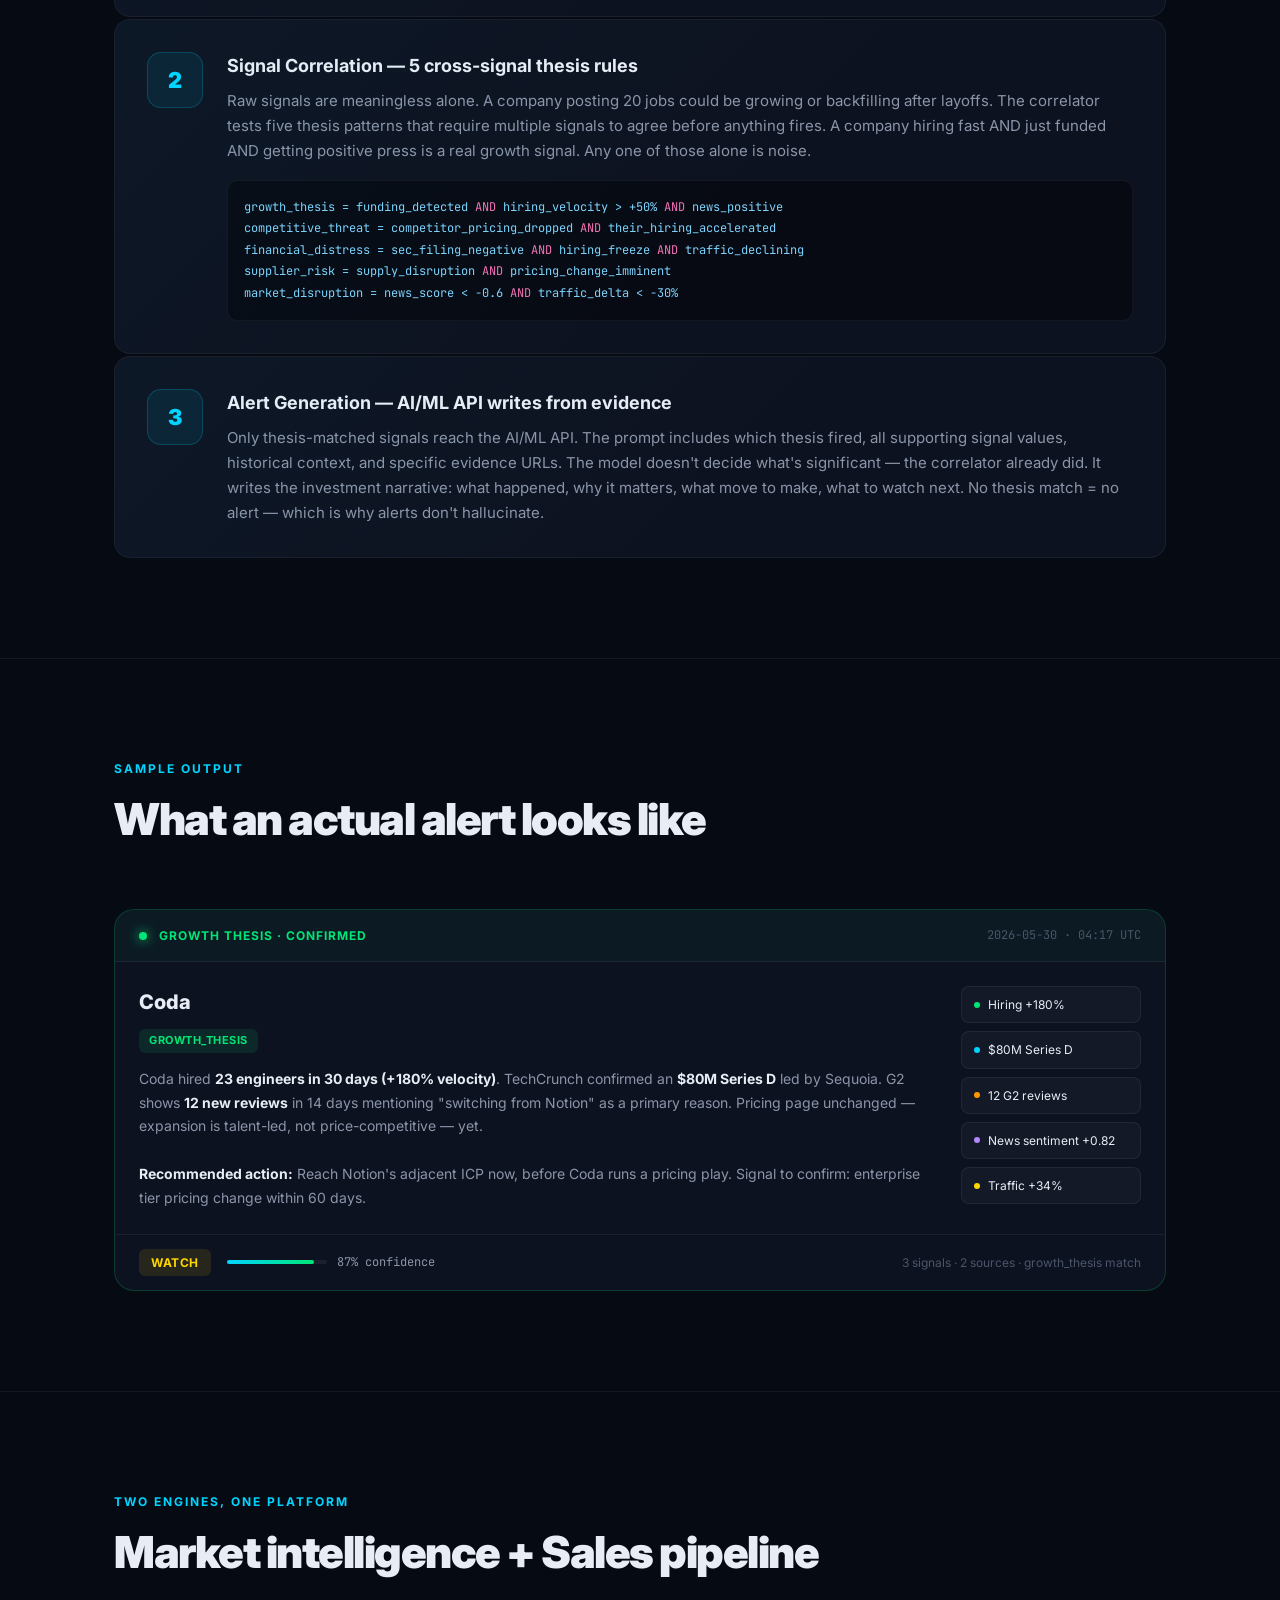
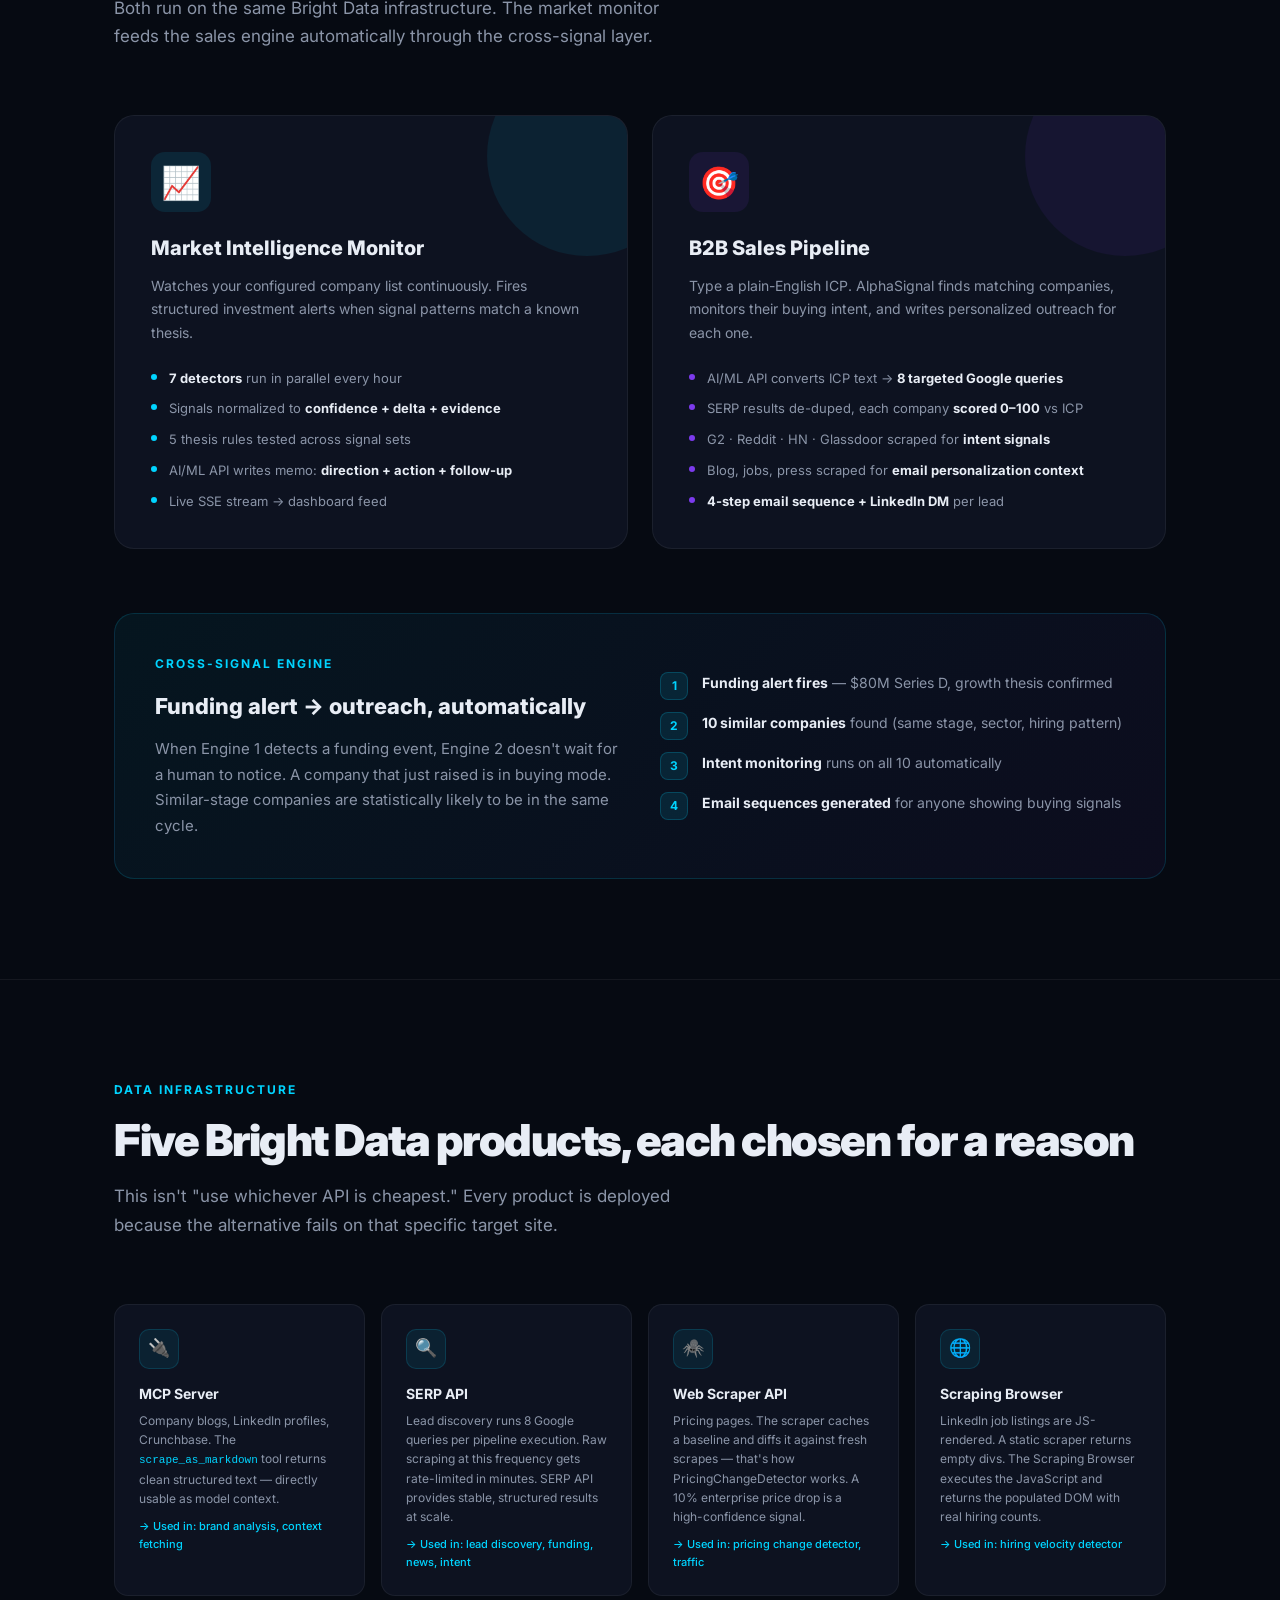
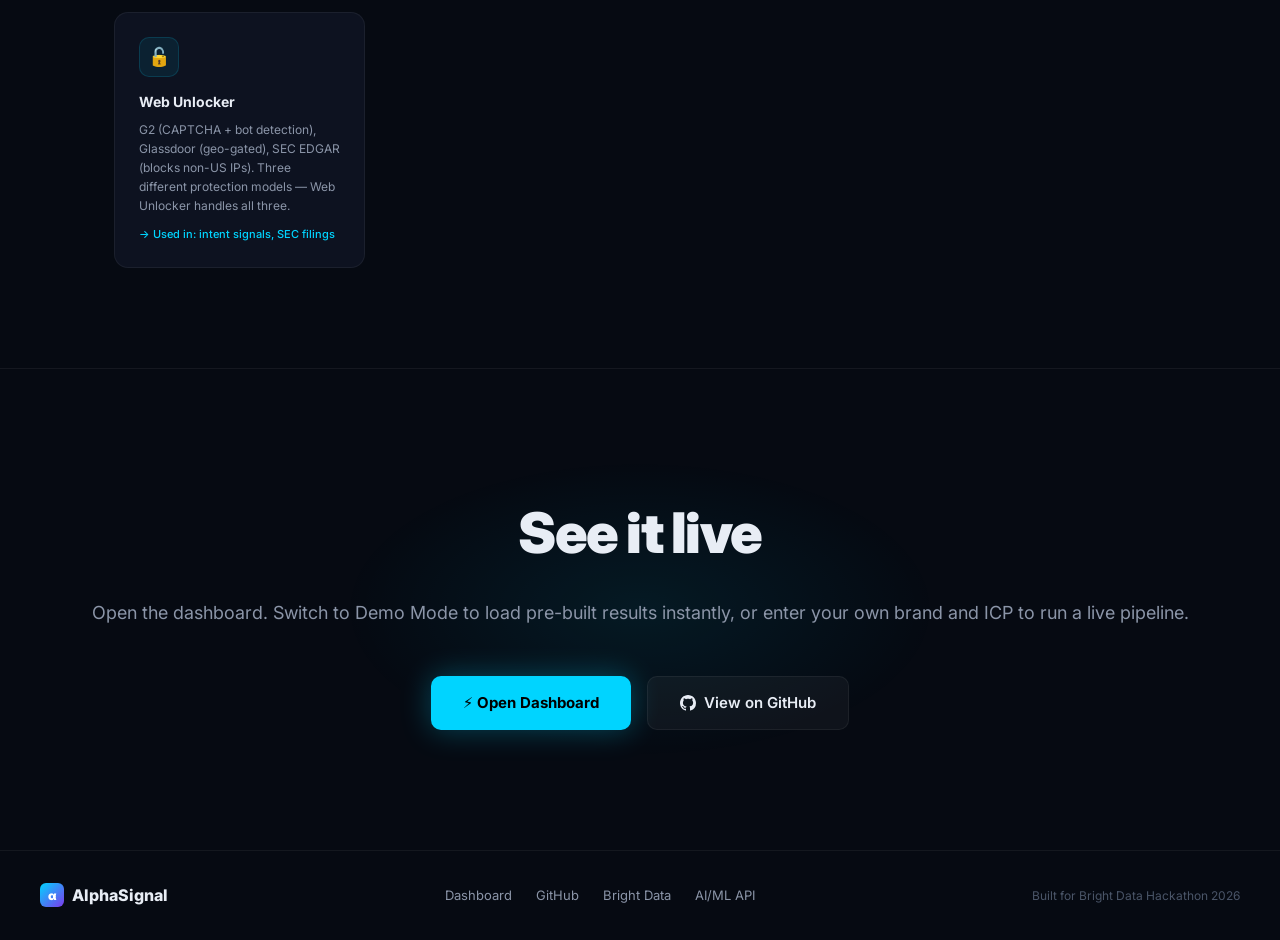
==== commit 78ecbb00: "feat: tech stack enrichment, follow-up scheduler, GitHub+ProductHunt sourcing, updated landing" ====
--- a/src/dashboard/static/landing.html
+++ b/src/dashboard/static/landing.html
@@ -417,8 +417,8 @@
     <span class="hero-badge-dot"></span>
     Live on Render · Bright Data Hackathon 2026
   </div>
-  <h1>Market intelligence<br/>that <span>acts before you do</span></h1>
-  <p class="hero-sub">AlphaSignal watches 7 live data streams across your watchlist, correlates signals into investment theses, and generates personalized sales outreach — all without a human in the loop.</p>
+  <h1>The autonomous GTM agent<br/>that <span>closes the loop</span></h1>
+  <p class="hero-sub">AlphaSignal finds buyers, enriches them, monitors their intent, and sends personalized multi-step outreach — then follows up automatically. No SDR needed.</p>
   <div class="hero-actions">
     <a href="/app" class="btn-primary">⚡ Open Dashboard</a>
     <a href="https://github.com/RagavRida/alphasignal" target="_blank" class="btn-secondary">
@@ -429,20 +429,20 @@
 
   <div class="stats-bar reveal">
     <div class="stat">
-      <div class="stat-val">7</div>
-      <div class="stat-label">Parallel signal detectors</div>
+      <div class="stat-val">13</div>
+      <div class="stat-label">Agent tools (Bright Data)</div>
     </div>
     <div class="stat">
-      <div class="stat-val">5</div>
+      <div class="stat-val">6</div>
       <div class="stat-label">Bright Data products</div>
-    </div>
-    <div class="stat">
-      <div class="stat-val">5</div>
-      <div class="stat-label">Cross-signal thesis rules</div>
     </div>
     <div class="stat">
       <div class="stat-val">4-step</div>
-      <div class="stat-label">AI-generated outreach</div>
+      <div class="stat-label">Auto-sequenced outreach</div>
+    </div>
+    <div class="stat">
+      <div class="stat-val">0</div>
+      <div class="stat-label">Human clicks to send</div>
     </div>
   </div>
 </div>
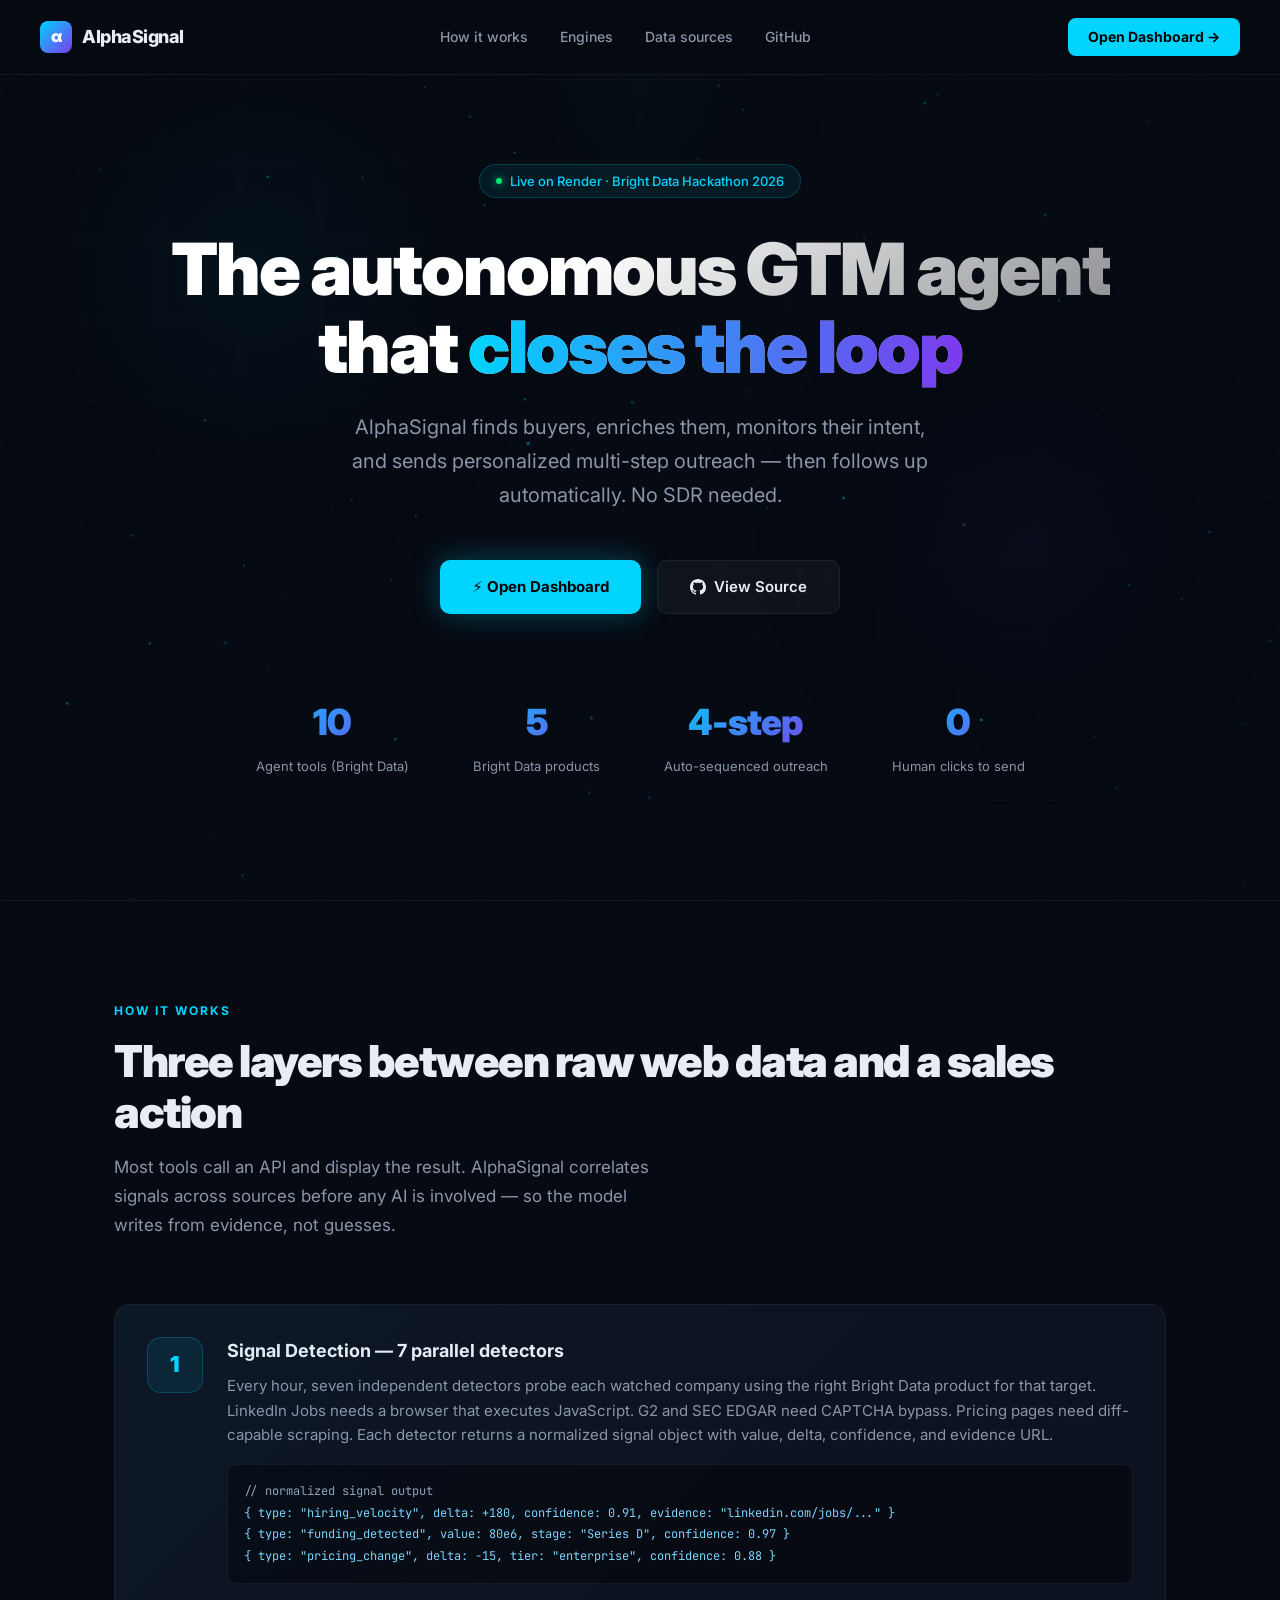
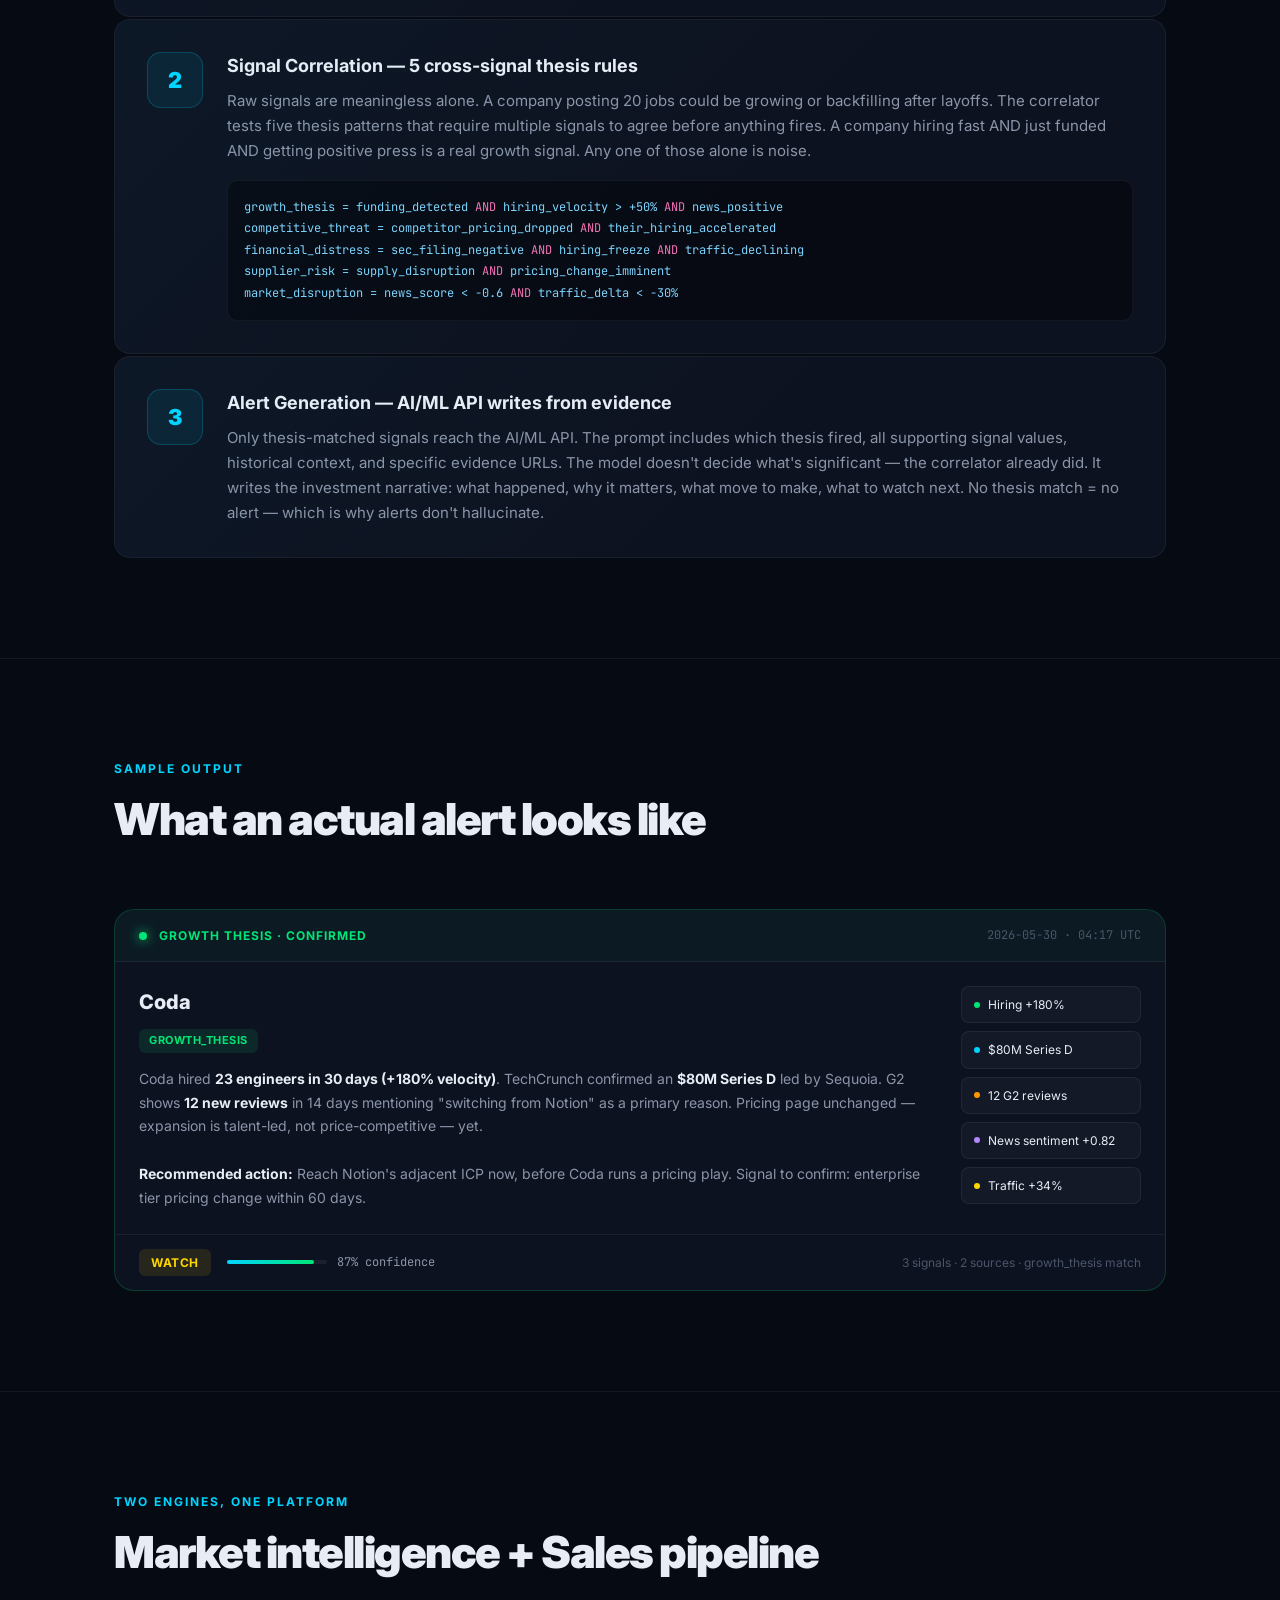
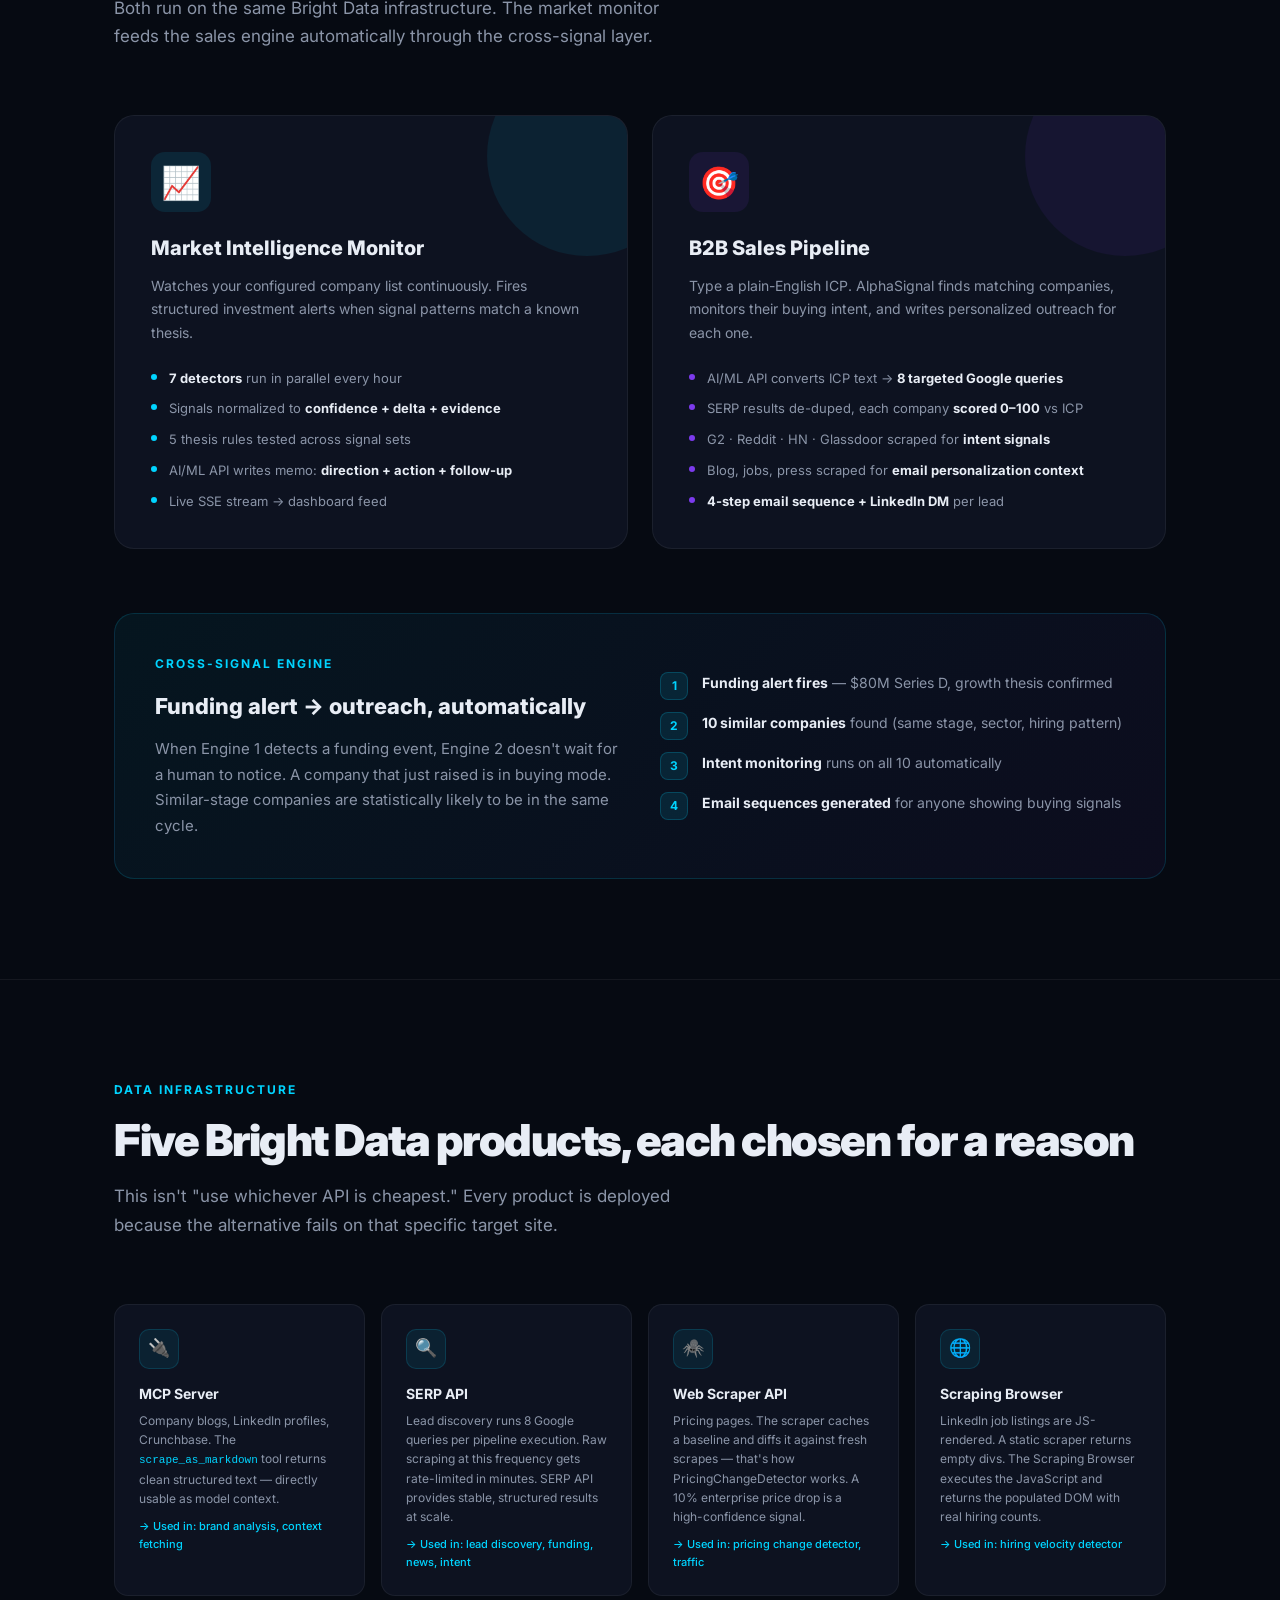
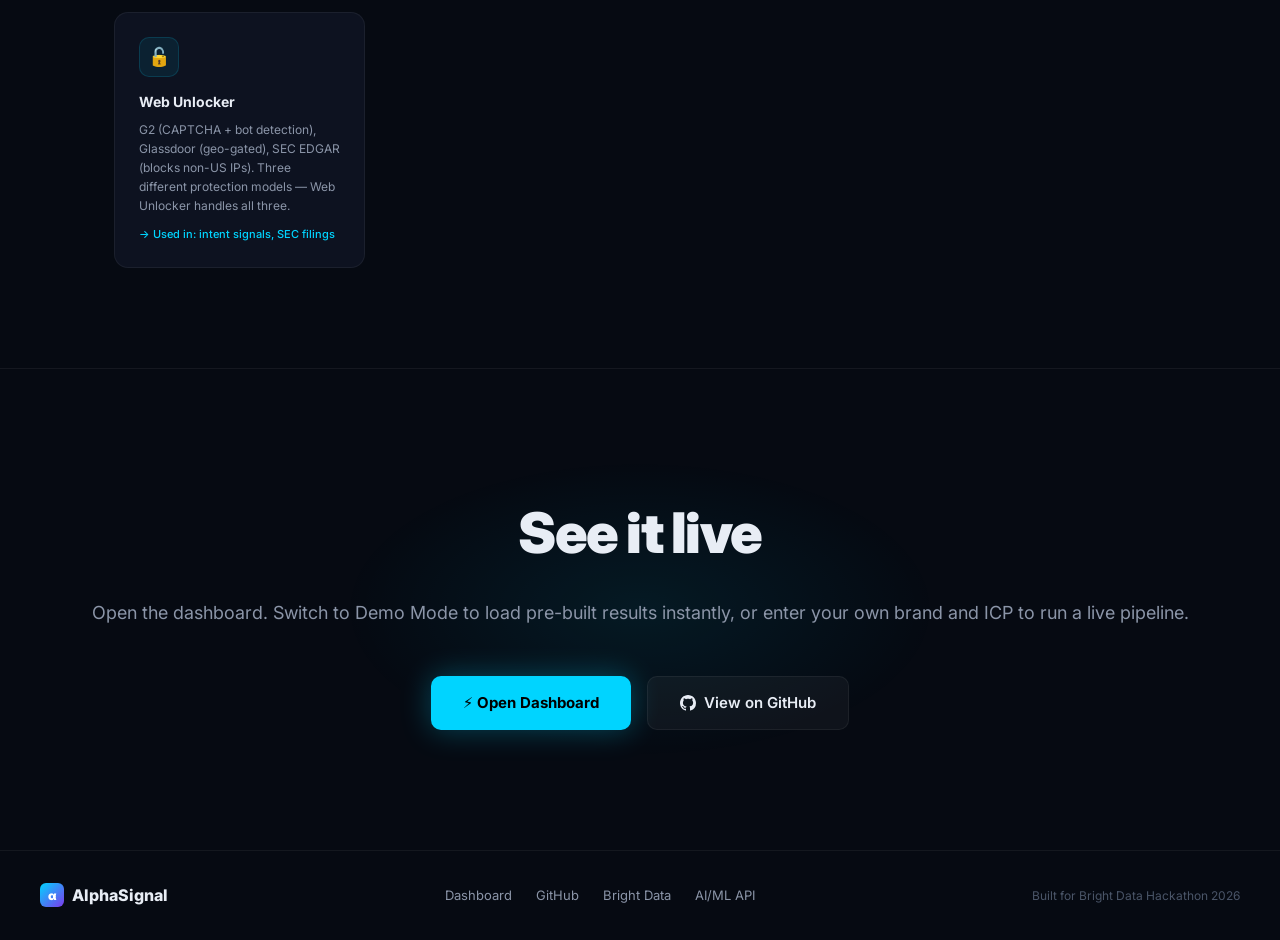
==== commit 0ca3b548: "fix: remove Datasets API (paid), fallback to live scraping — 5 BD products, accurate claims" ====
--- a/src/dashboard/static/landing.html
+++ b/src/dashboard/static/landing.html
@@ -429,11 +429,11 @@
 
   <div class="stats-bar reveal">
     <div class="stat">
-      <div class="stat-val">13</div>
+      <div class="stat-val">10</div>
       <div class="stat-label">Agent tools (Bright Data)</div>
     </div>
     <div class="stat">
-      <div class="stat-val">6</div>
+      <div class="stat-val">5</div>
       <div class="stat-label">Bright Data products</div>
     </div>
     <div class="stat">
